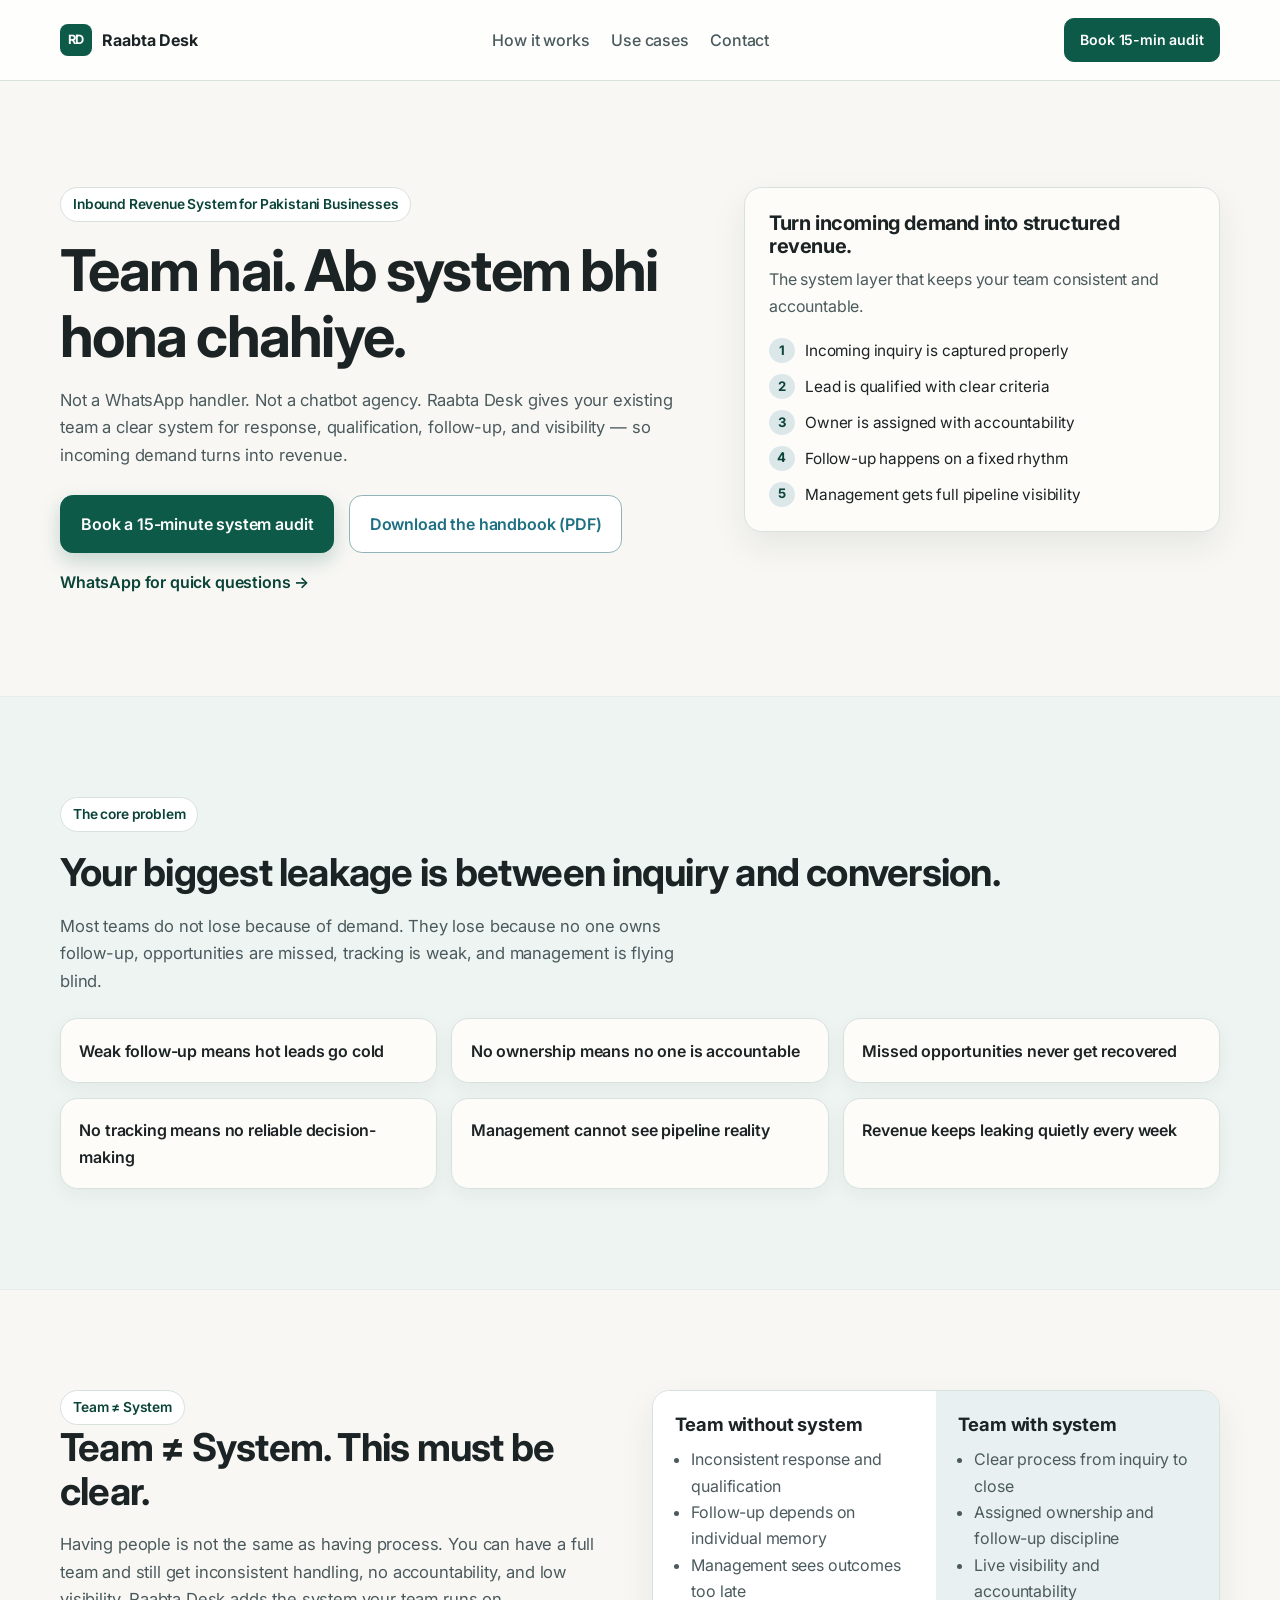
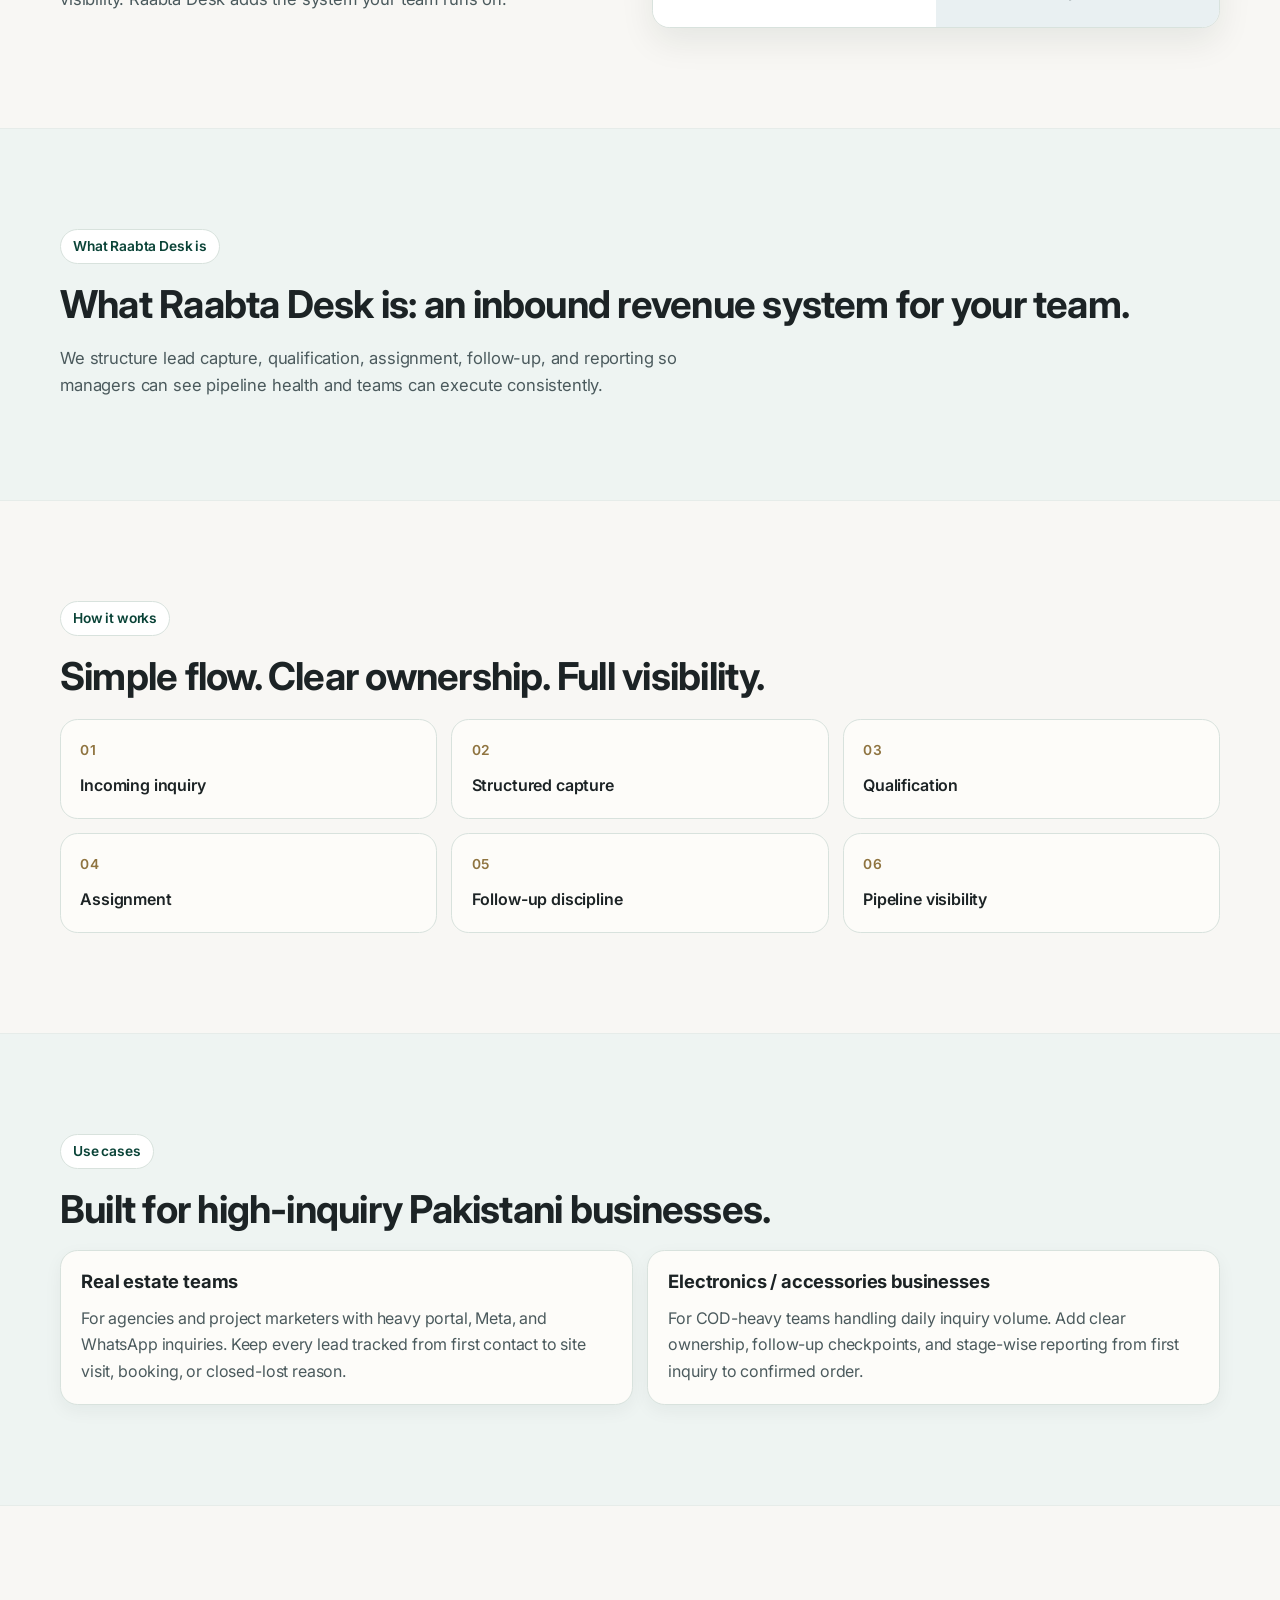
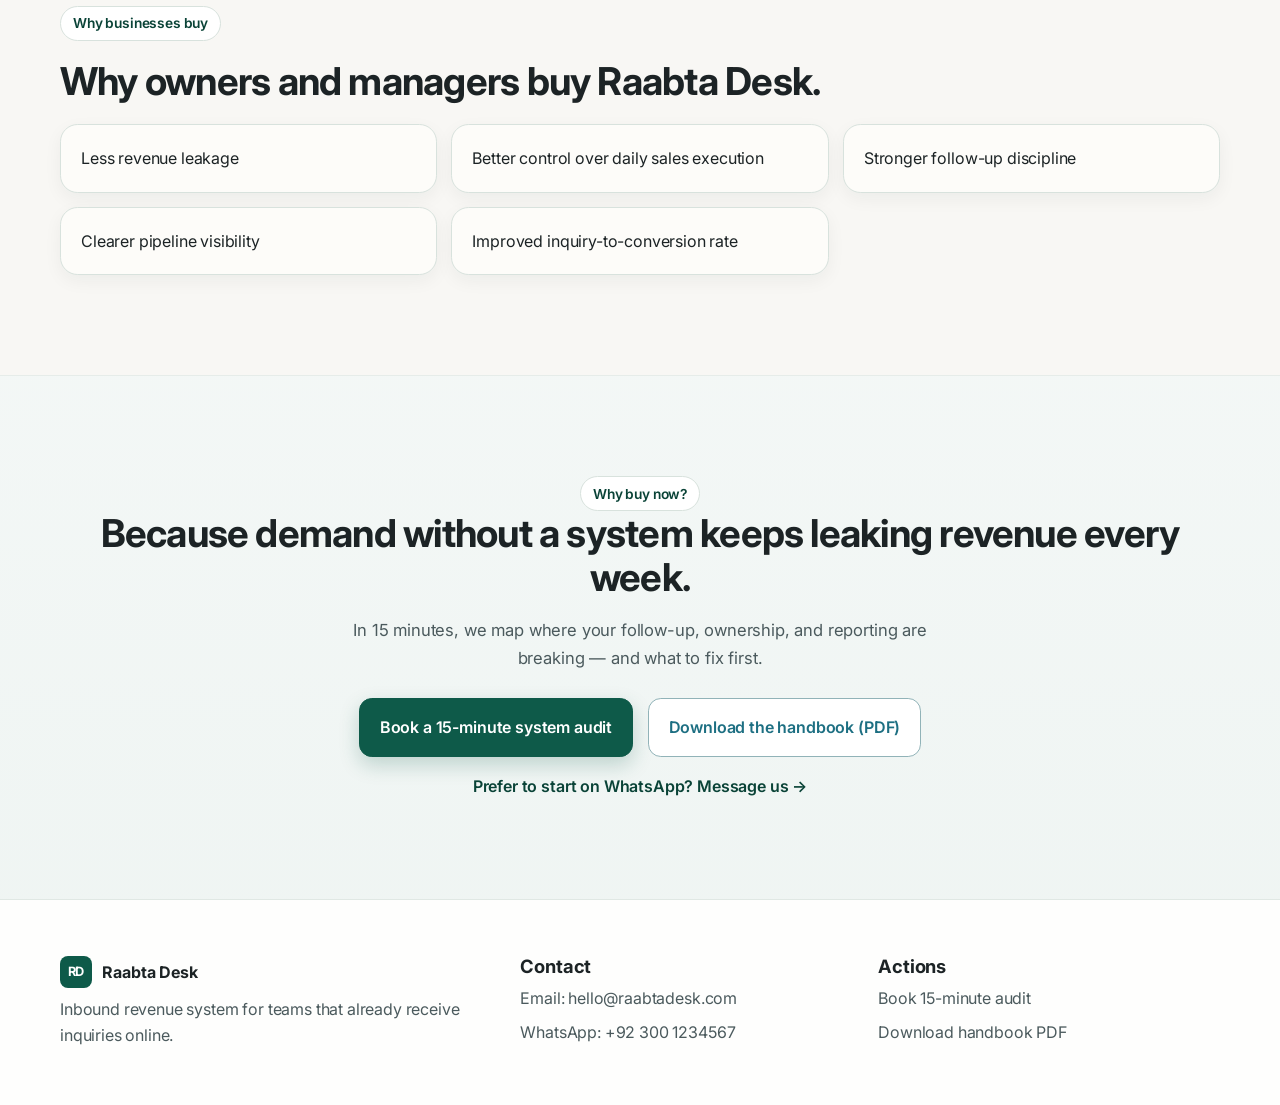
==== index.html @ 0ba4e7a4 "Finalize production-ready links, placeholders, and polish" ====
<!doctype html>
<html lang="en">
  <head>
    <meta charset="UTF-8" />
    <meta name="viewport" content="width=device-width, initial-scale=1.0" />
    <title>Raabta Desk — Inbound Revenue System</title>
    <meta
      name="description"
      content="Raabta Desk helps Pakistani businesses turn incoming demand into structured revenue with follow-up discipline, tracking, and visibility."
    />
    <!-- Launch placeholders to replace:
      AUDIT_URL: https://calendly.com/your-team/raabta-desk-system-audit
      HANDBOOK_URL: /assets/raabta-desk-handbook.pdf
      WHATSAPP_URL: https://wa.me/923001234567
      CONTACT_EMAIL: hello@raabtadesk.com
    -->
    <link rel="preconnect" href="https://fonts.googleapis.com" />
    <link rel="preconnect" href="https://fonts.gstatic.com" crossorigin />
    <link
      href="https://fonts.googleapis.com/css2?family=Inter:wght@400;500;600;700;800&display=swap"
      rel="stylesheet"
    />
    <link rel="stylesheet" href="styles.css" />
  </head>
  <body>
    <header class="site-header">
      <div class="container nav-wrap">
        <a class="brand" href="#top" aria-label="Raabta Desk home">
          <span class="brand-mark">RD</span>
          <span>Raabta Desk</span>
        </a>
        <nav class="site-nav" aria-label="Main navigation">
          <a href="#how-it-works">How it works</a>
          <a href="#use-cases">Use cases</a>
          <a href="#contact">Contact</a>
        </nav>
        <a class="btn btn-small" href="#audit">Book 15-min audit</a>
      </div>
    </header>

    <main id="top">
      <section class="hero section">
        <div class="container hero-grid">
          <div>
            <p class="eyebrow">Inbound Revenue System for Pakistani Businesses</p>
            <h1>Team hai. Ab system bhi hona chahiye.</h1>
            <p class="lead">
              Not a WhatsApp handler. Not a chatbot agency. Raabta Desk gives your
              existing team a clear system for response, qualification, follow-up,
              and visibility — so incoming demand turns into revenue.
            </p>
            <div class="cta-row">
              <a class="btn" href="https://calendly.com/your-team/raabta-desk-system-audit" target="_blank" rel="noreferrer">Book a 15-minute system audit</a>
              <a class="btn btn-ghost" href="/assets/raabta-desk-handbook.pdf" target="_blank" rel="noreferrer">Download the handbook (PDF)</a>
            </div>
            <a class="link-cta" href="https://wa.me/923001234567" target="_blank" rel="noreferrer">
              WhatsApp for quick questions →
            </a>
          </div>
          <aside class="flow-card" aria-label="Revenue flow control visual">
            <h2>Turn incoming demand into structured revenue.</h2>
            <p>The system layer that keeps your team consistent and accountable.</p>
            <ol>
              <li><span>1</span> Incoming inquiry is captured properly</li>
              <li><span>2</span> Lead is qualified with clear criteria</li>
              <li><span>3</span> Owner is assigned with accountability</li>
              <li><span>4</span> Follow-up happens on a fixed rhythm</li>
              <li><span>5</span> Management gets full pipeline visibility</li>
            </ol>
          </aside>
        </div>
      </section>

      <section class="section muted">
        <div class="container stack-sm">
          <p class="eyebrow">The core problem</p>
          <h2>Your biggest leakage is between inquiry and conversion.</h2>
          <p class="section-copy">
            Most teams do not lose because of demand. They lose because no one owns
            follow-up, opportunities are missed, tracking is weak, and management is
            flying blind.
          </p>
          <div class="pain-grid">
            <article class="tile">Weak follow-up means hot leads go cold</article>
            <article class="tile">No ownership means no one is accountable</article>
            <article class="tile">Missed opportunities never get recovered</article>
            <article class="tile">No tracking means no reliable decision-making</article>
            <article class="tile">Management cannot see pipeline reality</article>
            <article class="tile">Revenue keeps leaking quietly every week</article>
          </div>
        </div>
      </section>

      <section class="section">
        <div class="container split">
          <div>
            <p class="eyebrow">Team ≠ System</p>
            <h2>Team ≠ System. This must be clear.</h2>
            <p class="section-copy">
              Having people is not the same as having process. You can have a full
              team and still get inconsistent handling, no accountability, and low
              visibility. Raabta Desk adds the system your team runs on.
            </p>
          </div>
          <div class="compare-card">
            <div>
              <h3>Team without system</h3>
              <ul>
                <li>Inconsistent response and qualification</li>
                <li>Follow-up depends on individual memory</li>
                <li>Management sees outcomes too late</li>
              </ul>
            </div>
            <div>
              <h3>Team with system</h3>
              <ul>
                <li>Clear process from inquiry to close</li>
                <li>Assigned ownership and follow-up discipline</li>
                <li>Live visibility and accountability</li>
              </ul>
            </div>
          </div>
        </div>
      </section>

      <section class="section muted">
        <div class="container stack-sm">
          <p class="eyebrow">What Raabta Desk is</p>
          <h2>What Raabta Desk is: an inbound revenue system for your team.</h2>
          <p class="section-copy">
            We structure lead capture, qualification, assignment, follow-up, and
            reporting so managers can see pipeline health and teams can execute
            consistently.
          </p>
        </div>
      </section>

      <section class="section" id="how-it-works">
        <div class="container stack-sm">
          <p class="eyebrow">How it works</p>
          <h2>Simple flow. Clear ownership. Full visibility.</h2>
          <div class="steps-grid">
            <article><span>01</span>Incoming inquiry</article>
            <article><span>02</span>Structured capture</article>
            <article><span>03</span>Qualification</article>
            <article><span>04</span>Assignment</article>
            <article><span>05</span>Follow-up discipline</article>
            <article><span>06</span>Pipeline visibility</article>
          </div>
        </div>
      </section>

      <section class="section muted" id="use-cases">
        <div class="container stack-sm">
          <p class="eyebrow">Use cases</p>
          <h2>Built for high-inquiry Pakistani businesses.</h2>
          <div class="use-case-grid">
            <article class="case-card">
              <h3>Real estate teams</h3>
              <p>
                For agencies and project marketers with heavy portal, Meta, and
                WhatsApp inquiries. Keep every lead tracked from first contact to
                site visit, booking, or closed-lost reason.
              </p>
            </article>
            <article class="case-card">
              <h3>Electronics / accessories businesses</h3>
              <p>
                For COD-heavy teams handling daily inquiry volume. Add clear
                ownership, follow-up checkpoints, and stage-wise reporting from first
                inquiry to confirmed order.
              </p>
            </article>
          </div>
        </div>
      </section>

      <section class="section">
        <div class="container stack-sm">
          <p class="eyebrow">Why businesses buy</p>
          <h2>Why owners and managers buy Raabta Desk.</h2>
          <div class="value-grid">
            <article>Less revenue leakage</article>
            <article>Better control over daily sales execution</article>
            <article>Stronger follow-up discipline</article>
            <article>Clearer pipeline visibility</article>
            <article>Improved inquiry-to-conversion rate</article>
          </div>
        </div>
      </section>

      <section class="section cta-band" id="audit">
        <div class="container cta-center">
          <p class="eyebrow">Why buy now?</p>
          <h2>Because demand without a system keeps leaking revenue every week.</h2>
          <p class="section-copy cta-copy">
            In 15 minutes, we map where your follow-up, ownership, and reporting are
            breaking — and what to fix first.
          </p>
          <div class="cta-row centered">
            <a class="btn" href="https://calendly.com/your-team/raabta-desk-system-audit" target="_blank" rel="noreferrer">Book a 15-minute system audit</a>
            <a class="btn btn-ghost" id="handbook" href="/assets/raabta-desk-handbook.pdf" target="_blank" rel="noreferrer">Download the handbook (PDF)</a>
          </div>
          <a class="link-cta" href="https://wa.me/923001234567" target="_blank" rel="noreferrer">Prefer to start on WhatsApp? Message us →</a>
        </div>
      </section>
    </main>

    <footer id="contact" class="site-footer">
      <div class="container footer-grid">
        <div>
          <a class="brand" href="#top">
            <span class="brand-mark">RD</span>
            <span>Raabta Desk</span>
          </a>
          <p>Inbound revenue system for teams that already receive inquiries online.</p>
        </div>
        <div>
          <h3>Contact</h3>
          <p>Email: <a href="mailto:hello@raabtadesk.com">hello@raabtadesk.com</a></p>
          <p>WhatsApp: <a href="https://wa.me/923001234567" target="_blank" rel="noreferrer">+92 300 1234567</a></p>
        </div>
        <div>
          <h3>Actions</h3>
          <p><a href="https://calendly.com/your-team/raabta-desk-system-audit" target="_blank" rel="noreferrer">Book 15-minute audit</a></p>
          <p><a href="/assets/raabta-desk-handbook.pdf" target="_blank" rel="noreferrer">Download handbook PDF</a></p>
        </div>
      </div>
    </footer>
  </body>
</html>
---- styles.css ----
:root {
  --bg: #f8f7f4;
  --surface: #ffffff;
  --surface-2: #fdfcf9;
  --muted: #eef4f2;
  --border: #d8e2dd;
  --text: #1c2325;
  --subtle: #4b5a5d;
  --brand: #0e5a49;
  --brand-dark: #0a4337;
  --teal: #1d6f82;
  --accent: #8f7440;
  --shadow-soft: 0 14px 34px rgba(14, 37, 31, 0.08);
}

* {
  box-sizing: border-box;
}

body {
  margin: 0;
  font-family: "Inter", system-ui, -apple-system, sans-serif;
  color: var(--text);
  background: var(--bg);
  line-height: 1.65;
  letter-spacing: -0.01em;
}

a {
  color: inherit;
  text-decoration: none;
}

a:focus-visible,
button:focus-visible {
  outline: 2px solid color-mix(in oklab, var(--teal) 70%, white);
  outline-offset: 2px;
}

.container {
  width: min(1160px, calc(100% - 3rem));
  margin-inline: auto;
}

.section {
  padding: 6.25rem 0;
}

.section + .section {
  border-top: 1px solid color-mix(in oklab, var(--border) 65%, white);
}

.site-header {
  position: sticky;
  top: 0;
  background: color-mix(in oklab, var(--surface) 82%, var(--bg));
  backdrop-filter: blur(8px);
  border-bottom: 1px solid var(--border);
  z-index: 10;
}

.nav-wrap {
  min-height: 5rem;
  display: flex;
  align-items: center;
  justify-content: space-between;
  gap: 1rem;
}

.brand {
  display: inline-flex;
  align-items: center;
  gap: 0.65rem;
  font-weight: 700;
}

.brand-mark {
  width: 2rem;
  aspect-ratio: 1;
  border-radius: 0.5rem;
  display: grid;
  place-items: center;
  background: var(--brand);
  color: #fff;
  font-size: 0.8rem;
}

.site-nav {
  display: flex;
  gap: 1.35rem;
  color: var(--subtle);
  font-weight: 500;
}

.site-nav a:hover,
.site-footer a:hover,
.link-cta:hover {
  color: var(--brand);
}

h1,
h2,
h3 {
  line-height: 1.15;
  margin: 0;
}

h1 {
  font-size: clamp(2.2rem, 4.5vw, 4.25rem);
  margin-top: 0.95rem;
  letter-spacing: -0.03em;
}

h2 {
  font-size: clamp(1.85rem, 3vw, 2.8rem);
  letter-spacing: -0.02em;
}

h3 {
  font-size: 1.15rem;
}

p {
  margin: 0;
}

.eyebrow {
  display: inline-block;
  padding: 0.32rem 0.75rem;
  border-radius: 999px;
  border: 1px solid var(--border);
  color: var(--brand-dark);
  background: #fff;
  font-size: 0.86rem;
  font-weight: 600;
}

.lead,
.section-copy {
  max-width: 64ch;
  color: var(--subtle);
  margin-top: 1.1rem;
  font-size: 1.04rem;
}

.hero {
  padding-top: 6.6rem;
  border-top: 0;
}

.hero-grid {
  display: grid;
  grid-template-columns: 1.15fr 0.85fr;
  gap: 2.5rem;
  align-items: start;
}

.cta-row {
  margin-top: 1.6rem;
  display: flex;
  flex-wrap: wrap;
  gap: 0.9rem;
}

.btn {
  background: var(--brand);
  color: #fff;
  padding: 0.95rem 1.25rem;
  border-radius: 0.8rem;
  border: 1px solid var(--brand);
  font-weight: 600;
  box-shadow: 0 8px 20px rgba(14, 90, 73, 0.22);
  transition: background 0.2s ease, border-color 0.2s ease;
}

.btn:hover {
  background: var(--brand-dark);
  border-color: var(--brand-dark);
}

.btn-ghost {
  background: var(--surface);
  color: var(--teal);
  border-color: color-mix(in oklab, var(--teal) 40%, var(--border));
  box-shadow: none;
}

.btn-small {
  padding: 0.58rem 0.96rem;
  border-radius: 0.62rem;
  font-size: 0.88rem;
  box-shadow: none;
}

.link-cta {
  margin-top: 1rem;
  display: inline-block;
  color: var(--brand-dark);
  font-weight: 600;
}

.flow-card,
.compare-card,
.case-card,
.tile,
.steps-grid article,
.value-grid article {
  border: 1px solid var(--border);
  background: var(--surface-2);
  border-radius: 1.1rem;
}

.flow-card {
  padding: 1.5rem;
  box-shadow: var(--shadow-soft);
}

.flow-card h2 {
  font-size: 1.25rem;
}

.flow-card p {
  color: var(--subtle);
  margin-top: 0.55rem;
}

.flow-card ol {
  margin: 1.15rem 0 0;
  padding: 0;
  list-style: none;
  display: grid;
  gap: 0.65rem;
}

.flow-card li {
  display: grid;
  grid-template-columns: auto 1fr;
  align-items: center;
  gap: 0.65rem;
  font-size: 0.96rem;
}

.flow-card li span {
  width: 1.6rem;
  height: 1.6rem;
  border-radius: 50%;
  display: grid;
  place-items: center;
  font-size: 0.82rem;
  font-weight: 700;
  color: var(--brand-dark);
  background: color-mix(in oklab, var(--teal) 16%, white);
}

.muted {
  background: var(--muted);
}

.stack-sm > * + * {
  margin-top: 1.15rem;
}

.pain-grid,
.steps-grid,
.use-case-grid,
.value-grid {
  display: grid;
  gap: 0.9rem;
}

.pain-grid {
  grid-template-columns: repeat(3, minmax(0, 1fr));
  margin-top: 1.45rem;
}

.tile {
  padding: 1.15rem;
  font-weight: 600;
  box-shadow: 0 6px 18px rgba(20, 40, 34, 0.05);
}

.split {
  display: grid;
  grid-template-columns: 1fr 1fr;
  gap: 1.5rem;
  align-items: stretch;
}

.compare-card {
  display: grid;
  grid-template-columns: 1fr 1fr;
  overflow: hidden;
  box-shadow: var(--shadow-soft);
}

.compare-card > div {
  padding: 1.4rem;
}

.compare-card > div:first-child {
  background: #fff;
}

.compare-card > div:last-child {
  background: color-mix(in oklab, var(--teal) 10%, white);
}

.compare-card ul {
  margin: 0.7rem 0 0;
  padding-left: 1rem;
  color: var(--subtle);
}

.steps-grid {
  margin-top: 1.3rem;
  grid-template-columns: repeat(3, minmax(0, 1fr));
}

.steps-grid article {
  padding: 1.2rem;
  font-weight: 600;
  display: grid;
  gap: 0.65rem;
}

.steps-grid span {
  color: var(--accent);
  letter-spacing: 0.05em;
  font-size: 0.86rem;
}

.use-case-grid {
  grid-template-columns: 1fr 1fr;
}

.case-card,
.value-grid article {
  padding: 1.25rem;
  box-shadow: 0 6px 18px rgba(20, 40, 34, 0.05);
}

.case-card p {
  margin-top: 0.8rem;
  color: var(--subtle);
}

.value-grid {
  grid-template-columns: repeat(3, minmax(0, 1fr));
  margin-top: 1.3rem;
}

.cta-band {
  background: linear-gradient(
    180deg,
    color-mix(in oklab, var(--muted) 70%, white) 0%,
    color-mix(in oklab, var(--muted) 92%, white) 100%
  );
}

.cta-center {
  text-align: center;
}

.cta-copy {
  max-width: 62ch;
  margin-inline: auto;
}

.centered {
  justify-content: center;
}

.site-footer {
  border-top: 1px solid color-mix(in oklab, var(--border) 80%, white);
  padding: 3.5rem 0;
  background: color-mix(in oklab, var(--surface) 85%, var(--bg));
}

.footer-grid {
  display: grid;
  grid-template-columns: 1.3fr 1fr 1fr;
  gap: 1rem;
}

.footer-grid p {
  color: var(--subtle);
  margin-top: 0.5rem;
}

@media (max-width: 980px) {
  .hero-grid,
  .split,
  .pain-grid,
  .steps-grid,
  .use-case-grid,
  .value-grid,
  .footer-grid {
    grid-template-columns: 1fr 1fr;
  }

  .site-nav {
    display: none;
  }
}

@media (max-width: 700px) {
  .section {
    padding: 4.25rem 0;
  }

  .hero-grid,
  .split,
  .pain-grid,
  .steps-grid,
  .use-case-grid,
  .value-grid,
  .footer-grid,
  .compare-card {
    grid-template-columns: 1fr;
  }

  .container {
    width: min(1120px, calc(100% - 1.3rem));
  }

  .cta-row .btn {
    width: 100%;
    text-align: center;
  }
}
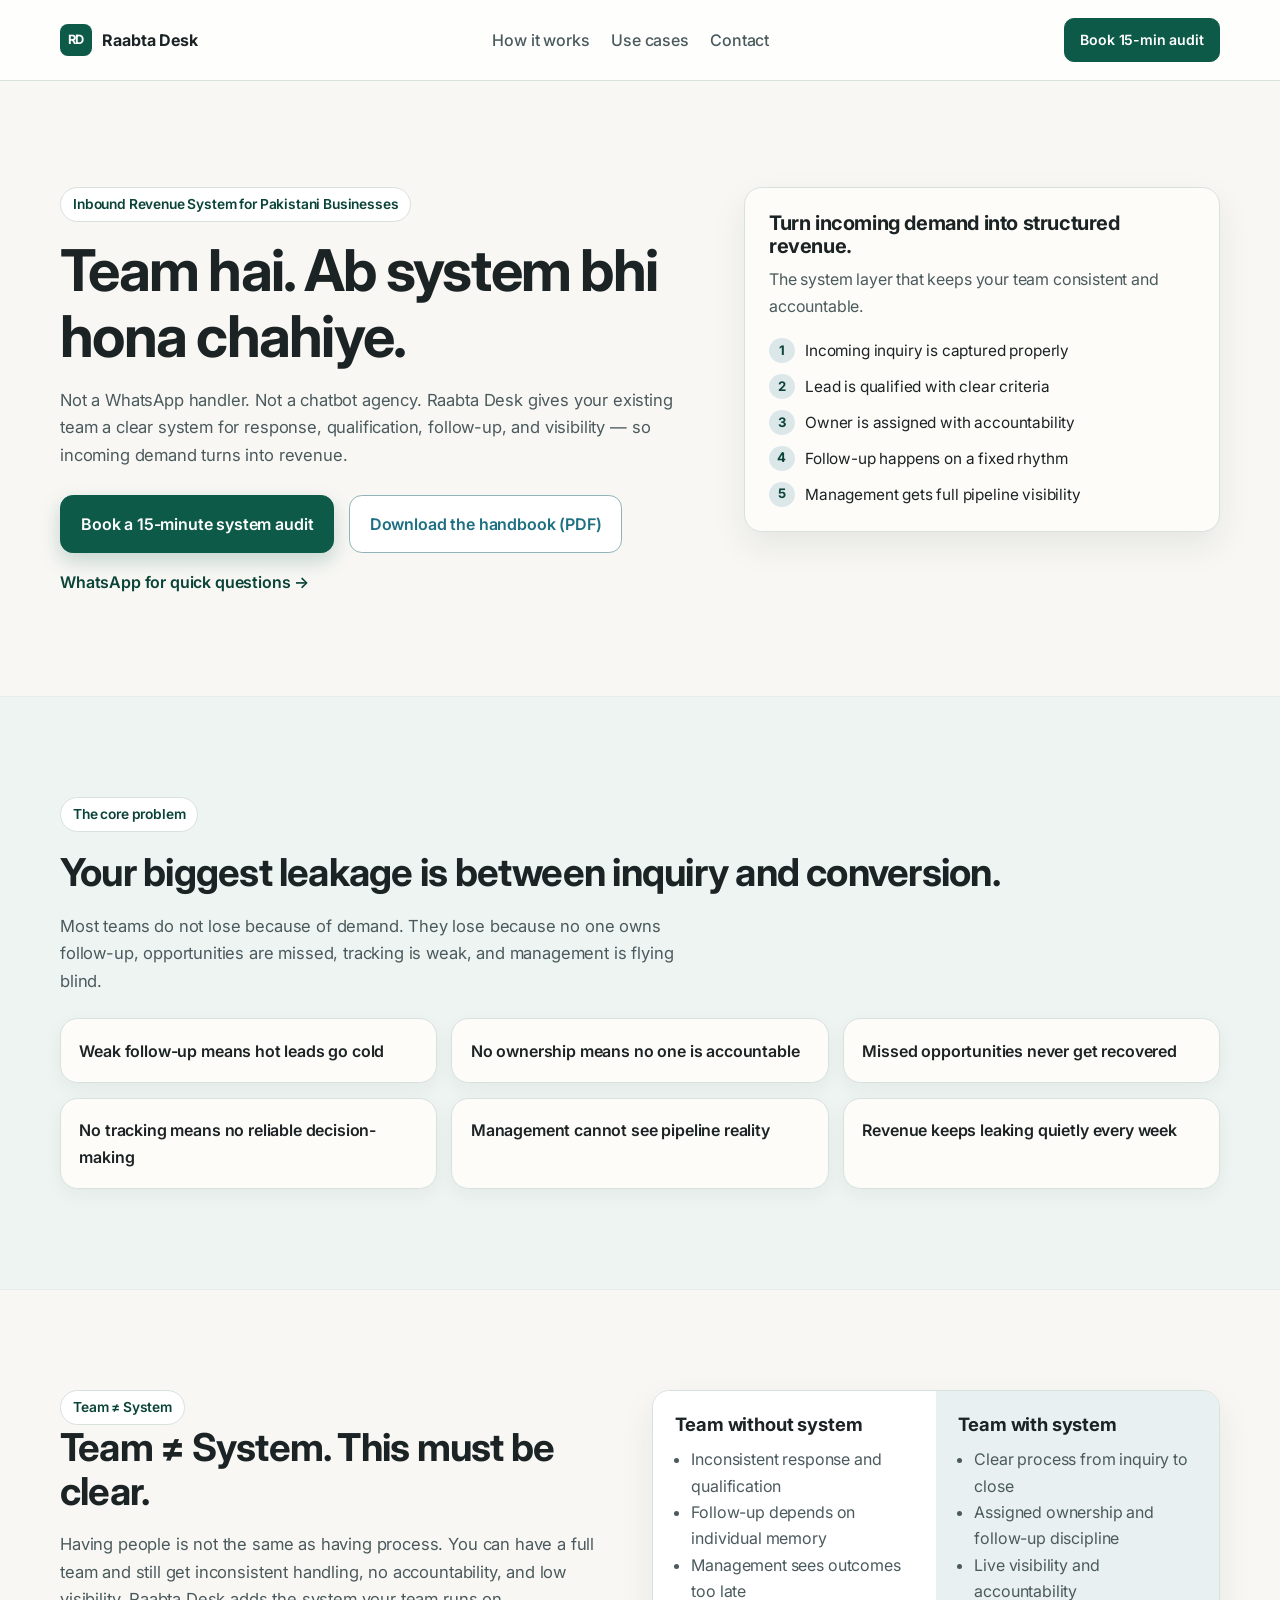
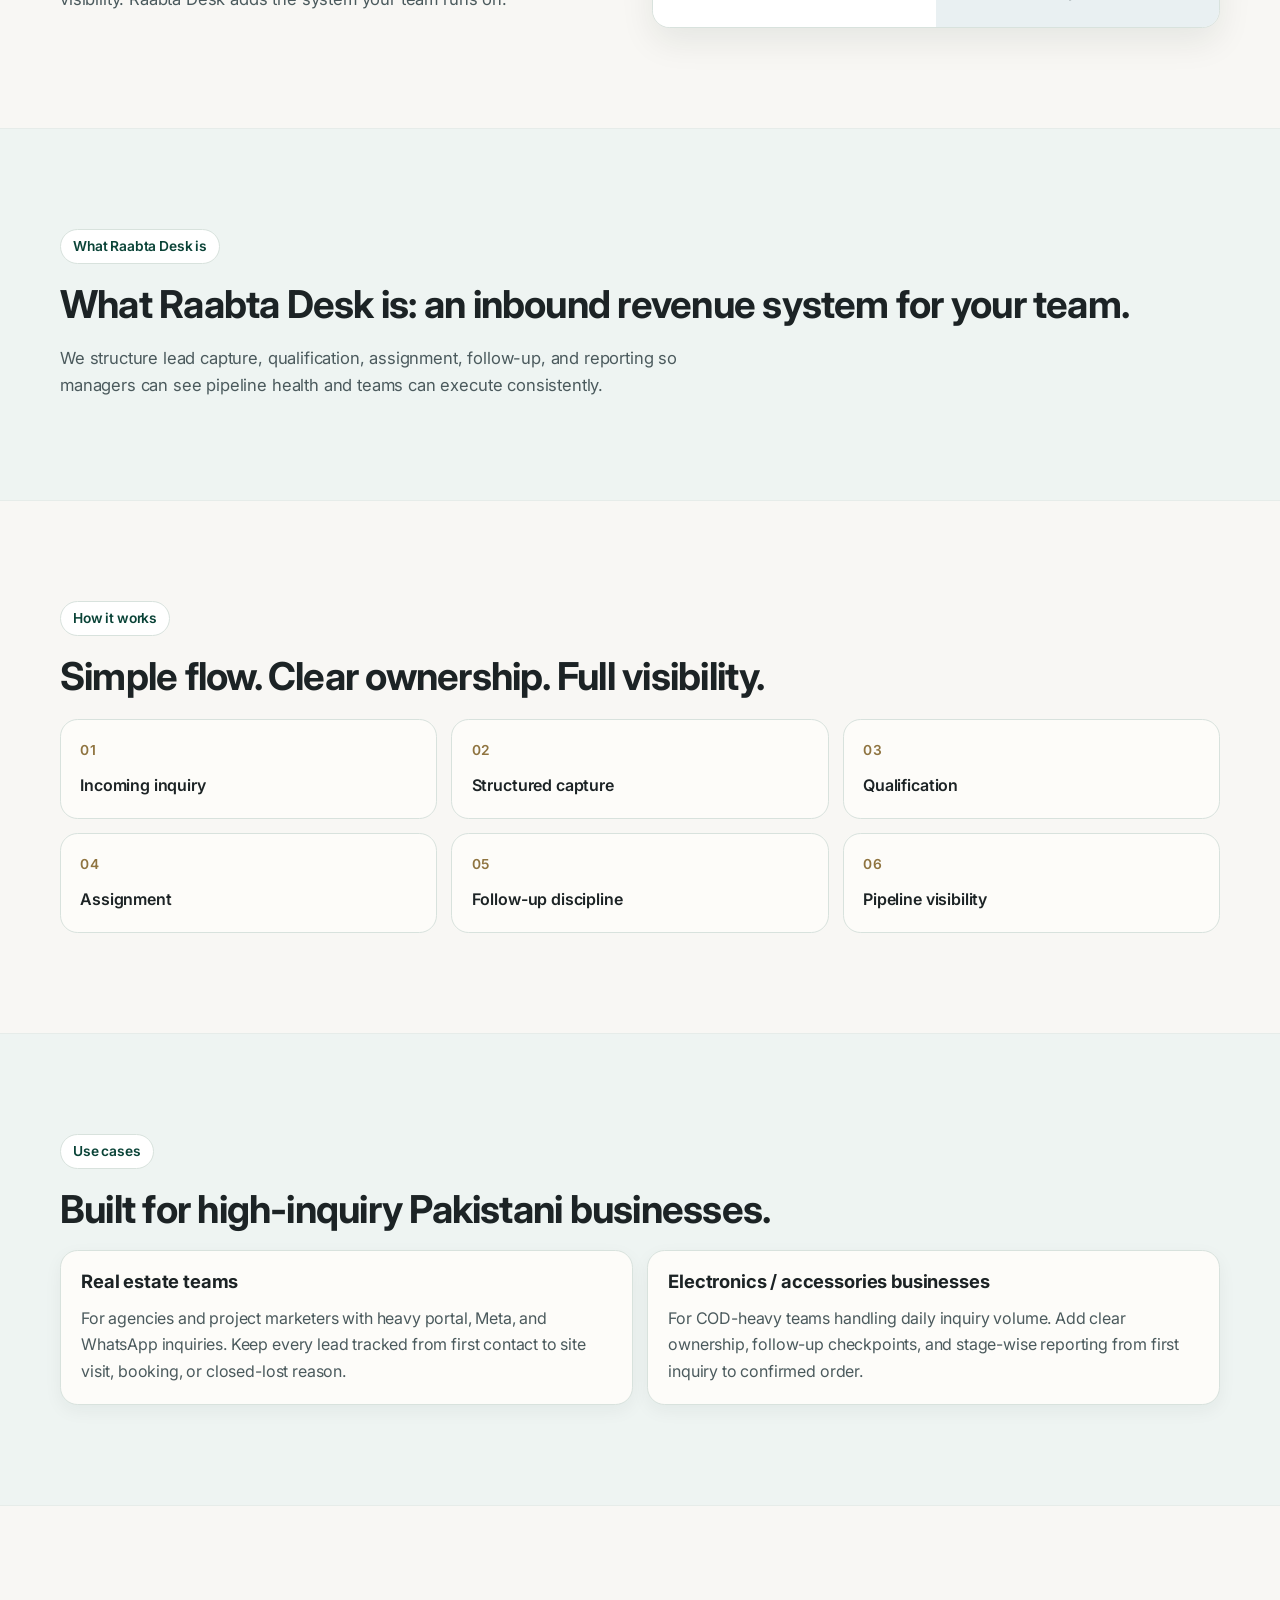
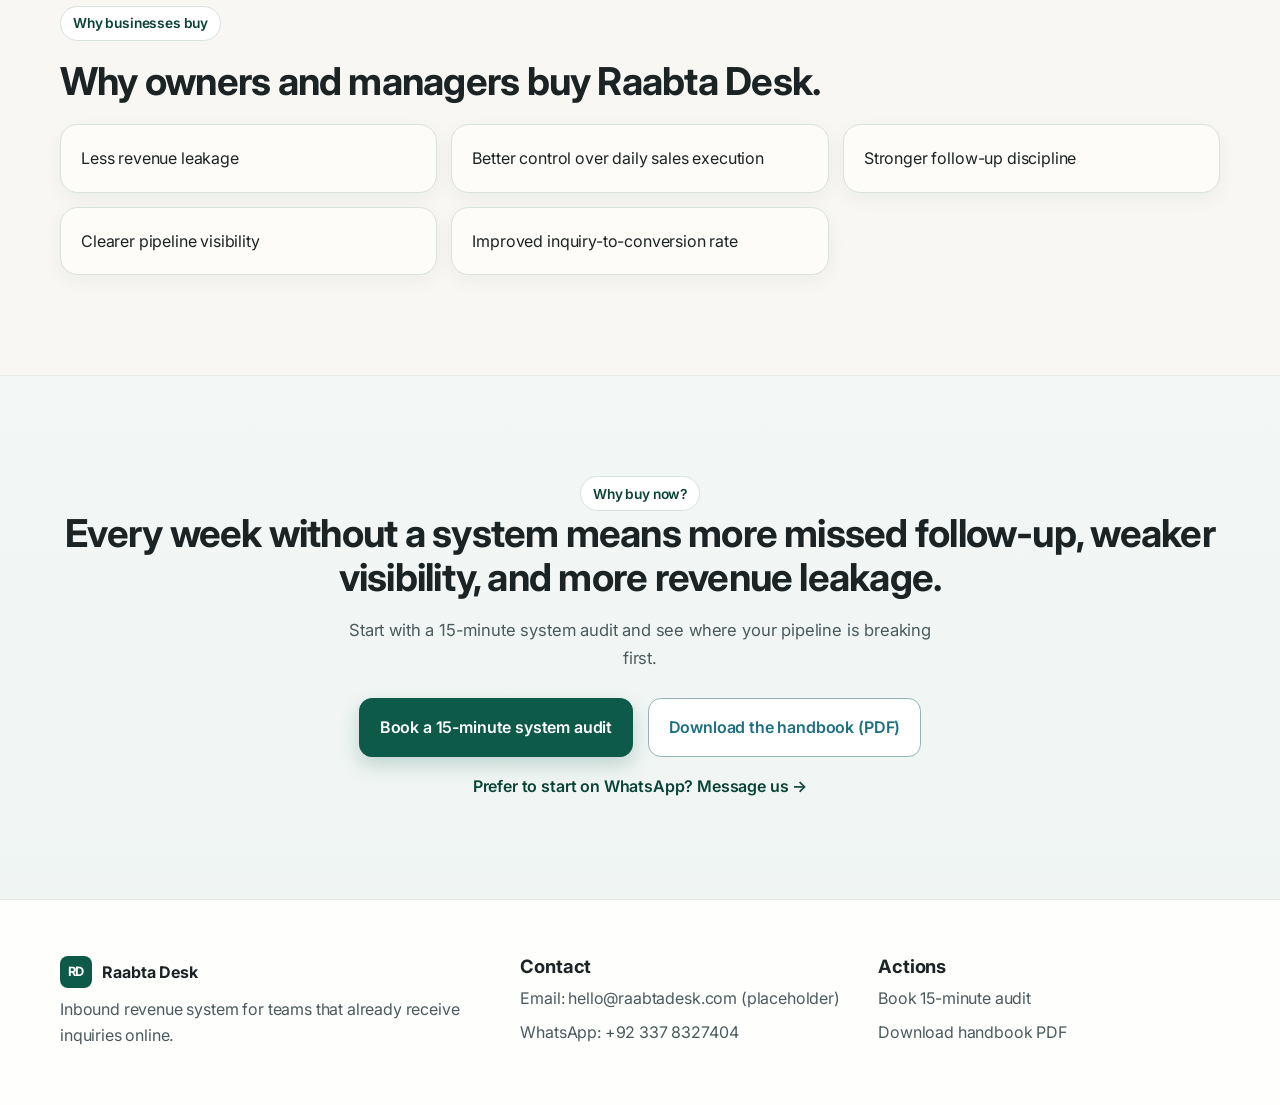
==== commit a9da9d16: "Wire real WhatsApp audit CTA and handbook asset path" ====
--- a/index.html
+++ b/index.html
@@ -9,10 +9,8 @@
       content="Raabta Desk helps Pakistani businesses turn incoming demand into structured revenue with follow-up discipline, tracking, and visibility."
     />
     <!-- Launch placeholders to replace:
-      AUDIT_URL: https://calendly.com/your-team/raabta-desk-system-audit
       HANDBOOK_URL: /assets/raabta-desk-handbook.pdf
-      WHATSAPP_URL: https://wa.me/923001234567
-      CONTACT_EMAIL: hello@raabtadesk.com
+      CONTACT_EMAIL: hello@raabtadesk.com (placeholder only)
     -->
     <link rel="preconnect" href="https://fonts.googleapis.com" />
     <link rel="preconnect" href="https://fonts.gstatic.com" crossorigin />
@@ -34,7 +32,7 @@
           <a href="#use-cases">Use cases</a>
           <a href="#contact">Contact</a>
         </nav>
-        <a class="btn btn-small" href="#audit">Book 15-min audit</a>
+        <a class="btn btn-small" href="https://wa.me/923378327404?text=Salam%2C%20I%20came%20across%20Raabta%20Desk%20and%20want%20to%20book%20a%2015-minute%20system%20audit%20for%20my%20business." target="_blank" rel="noreferrer">Book 15-min audit</a>
       </div>
     </header>
 
@@ -50,10 +48,10 @@
               and visibility — so incoming demand turns into revenue.
             </p>
             <div class="cta-row">
-              <a class="btn" href="https://calendly.com/your-team/raabta-desk-system-audit" target="_blank" rel="noreferrer">Book a 15-minute system audit</a>
+              <a class="btn" href="https://wa.me/923378327404?text=Salam%2C%20I%20came%20across%20Raabta%20Desk%20and%20want%20to%20book%20a%2015-minute%20system%20audit%20for%20my%20business." target="_blank" rel="noreferrer">Book a 15-minute system audit</a>
               <a class="btn btn-ghost" href="/assets/raabta-desk-handbook.pdf" target="_blank" rel="noreferrer">Download the handbook (PDF)</a>
             </div>
-            <a class="link-cta" href="https://wa.me/923001234567" target="_blank" rel="noreferrer">
+            <a class="link-cta" href="https://wa.me/923378327404" target="_blank" rel="noreferrer">
               WhatsApp for quick questions →
             </a>
           </div>
@@ -192,16 +190,16 @@
       <section class="section cta-band" id="audit">
         <div class="container cta-center">
           <p class="eyebrow">Why buy now?</p>
-          <h2>Because demand without a system keeps leaking revenue every week.</h2>
+          <h2>Every week without a system means more missed follow-up, weaker visibility, and more revenue leakage.</h2>
           <p class="section-copy cta-copy">
-            In 15 minutes, we map where your follow-up, ownership, and reporting are
-            breaking — and what to fix first.
+            Start with a 15-minute system audit and see where your pipeline is
+            breaking first.
           </p>
           <div class="cta-row centered">
-            <a class="btn" href="https://calendly.com/your-team/raabta-desk-system-audit" target="_blank" rel="noreferrer">Book a 15-minute system audit</a>
+            <a class="btn" href="https://wa.me/923378327404?text=Salam%2C%20I%20came%20across%20Raabta%20Desk%20and%20want%20to%20book%20a%2015-minute%20system%20audit%20for%20my%20business." target="_blank" rel="noreferrer">Book a 15-minute system audit</a>
             <a class="btn btn-ghost" id="handbook" href="/assets/raabta-desk-handbook.pdf" target="_blank" rel="noreferrer">Download the handbook (PDF)</a>
           </div>
-          <a class="link-cta" href="https://wa.me/923001234567" target="_blank" rel="noreferrer">Prefer to start on WhatsApp? Message us →</a>
+          <a class="link-cta" href="https://wa.me/923378327404" target="_blank" rel="noreferrer">Prefer to start on WhatsApp? Message us →</a>
         </div>
       </section>
     </main>
@@ -217,12 +215,12 @@
         </div>
         <div>
           <h3>Contact</h3>
-          <p>Email: <a href="mailto:hello@raabtadesk.com">hello@raabtadesk.com</a></p>
-          <p>WhatsApp: <a href="https://wa.me/923001234567" target="_blank" rel="noreferrer">+92 300 1234567</a></p>
+          <p>Email: <a href="mailto:hello@raabtadesk.com">hello@raabtadesk.com</a> (placeholder)</p>
+          <p>WhatsApp: <a href="https://wa.me/923378327404" target="_blank" rel="noreferrer">+92 337 8327404</a></p>
         </div>
         <div>
           <h3>Actions</h3>
-          <p><a href="https://calendly.com/your-team/raabta-desk-system-audit" target="_blank" rel="noreferrer">Book 15-minute audit</a></p>
+          <p><a href="https://wa.me/923378327404?text=Salam%2C%20I%20came%20across%20Raabta%20Desk%20and%20want%20to%20book%20a%2015-minute%20system%20audit%20for%20my%20business." target="_blank" rel="noreferrer">Book 15-minute audit</a></p>
           <p><a href="/assets/raabta-desk-handbook.pdf" target="_blank" rel="noreferrer">Download handbook PDF</a></p>
         </div>
       </div>
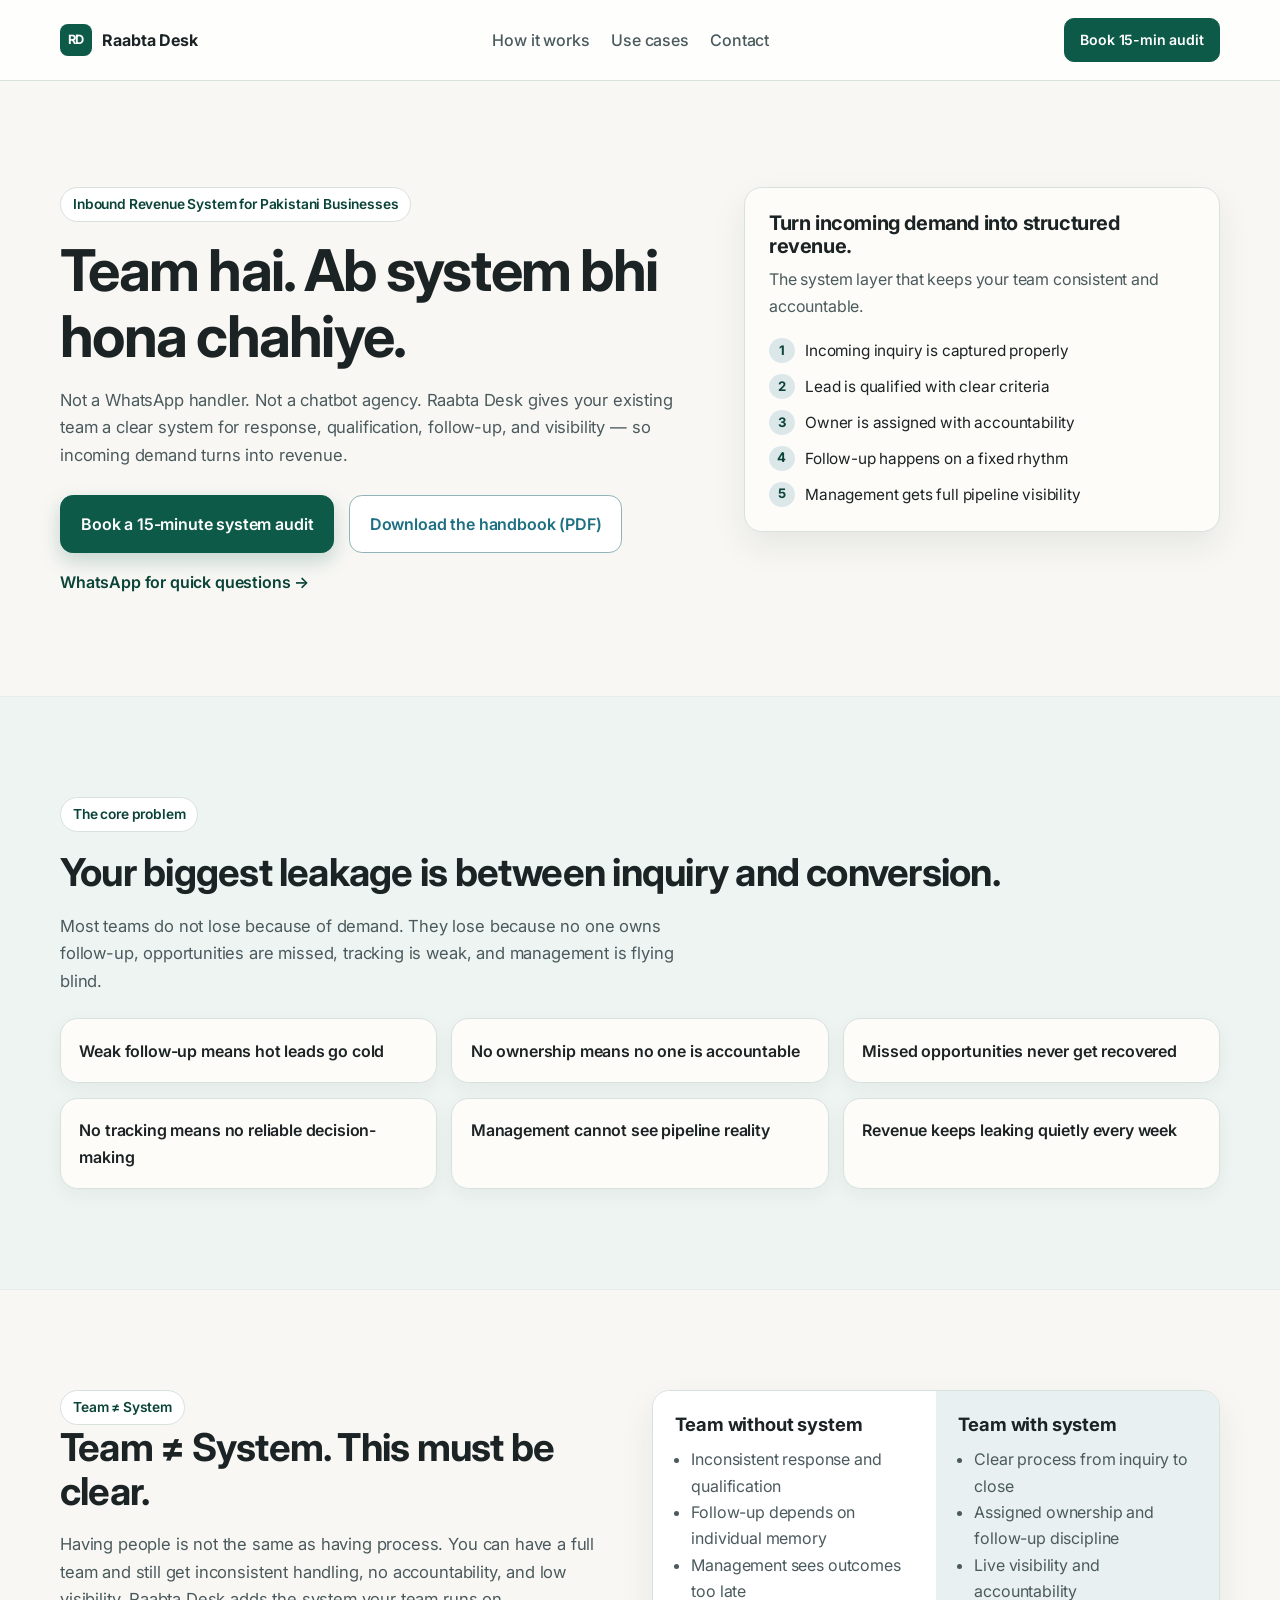
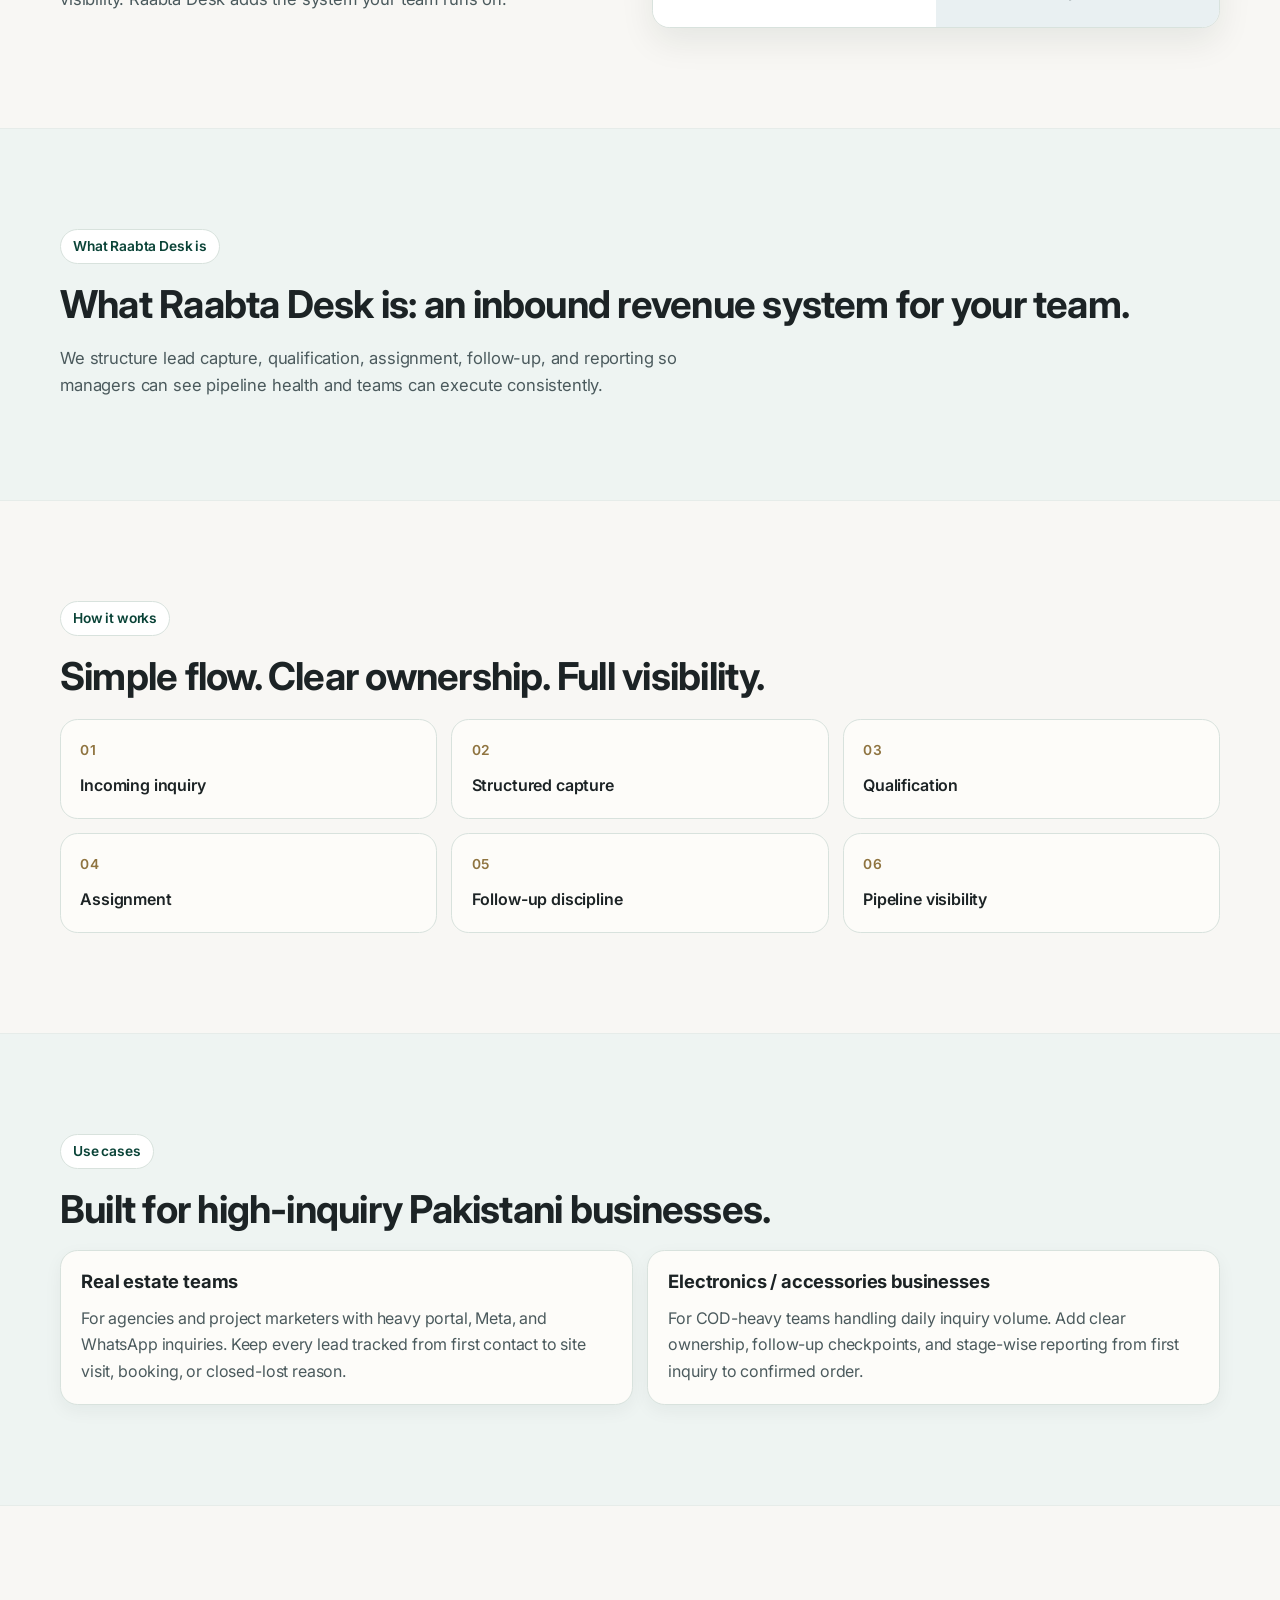
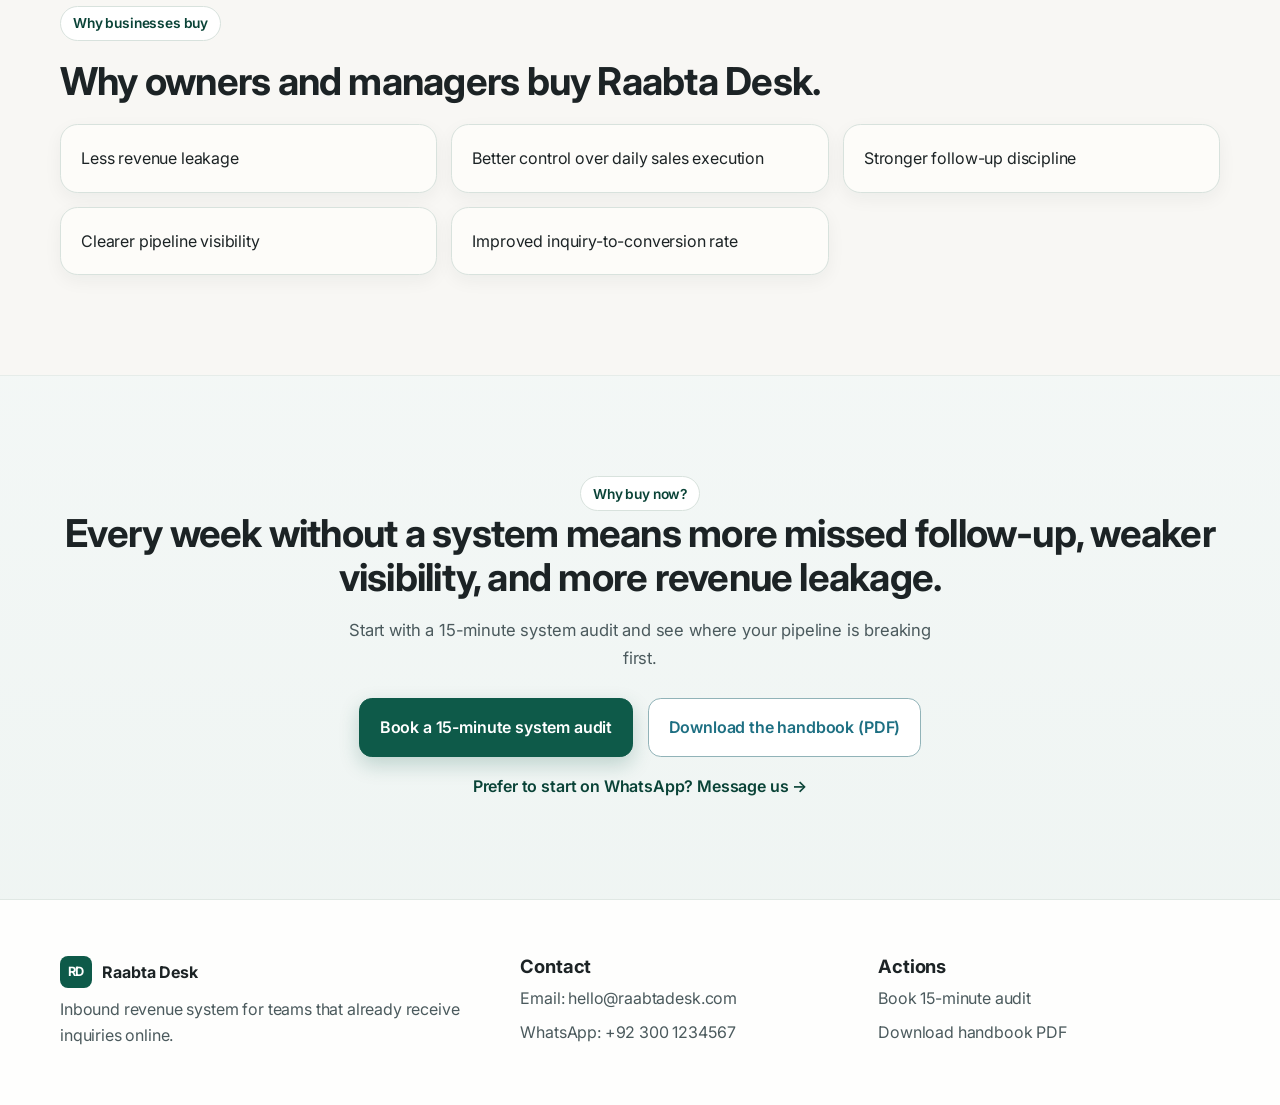
==== commit f8eea971: "Merge branch 'main' into codex/transform-cruip-template-for-raabta-desk-fdn8vm" ====
--- a/index.html
+++ b/index.html
@@ -9,8 +9,10 @@
       content="Raabta Desk helps Pakistani businesses turn incoming demand into structured revenue with follow-up discipline, tracking, and visibility."
     />
     <!-- Launch placeholders to replace:
+      AUDIT_URL: https://calendly.com/your-team/raabta-desk-system-audit
       HANDBOOK_URL: /assets/raabta-desk-handbook.pdf
-      CONTACT_EMAIL: hello@raabtadesk.com (placeholder only)
+      WHATSAPP_URL: https://wa.me/923001234567
+      CONTACT_EMAIL: hello@raabtadesk.com
     -->
     <link rel="preconnect" href="https://fonts.googleapis.com" />
     <link rel="preconnect" href="https://fonts.gstatic.com" crossorigin />
@@ -48,10 +50,10 @@
               and visibility — so incoming demand turns into revenue.
             </p>
             <div class="cta-row">
-              <a class="btn" href="https://wa.me/923378327404?text=Salam%2C%20I%20came%20across%20Raabta%20Desk%20and%20want%20to%20book%20a%2015-minute%20system%20audit%20for%20my%20business." target="_blank" rel="noreferrer">Book a 15-minute system audit</a>
+              <a class="btn" href="https://calendly.com/your-team/raabta-desk-system-audit" target="_blank" rel="noreferrer">Book a 15-minute system audit</a>
               <a class="btn btn-ghost" href="/assets/raabta-desk-handbook.pdf" target="_blank" rel="noreferrer">Download the handbook (PDF)</a>
             </div>
-            <a class="link-cta" href="https://wa.me/923378327404" target="_blank" rel="noreferrer">
+            <a class="link-cta" href="https://wa.me/923001234567" target="_blank" rel="noreferrer">
               WhatsApp for quick questions →
             </a>
           </div>
@@ -215,12 +217,12 @@
         </div>
         <div>
           <h3>Contact</h3>
-          <p>Email: <a href="mailto:hello@raabtadesk.com">hello@raabtadesk.com</a> (placeholder)</p>
-          <p>WhatsApp: <a href="https://wa.me/923378327404" target="_blank" rel="noreferrer">+92 337 8327404</a></p>
+          <p>Email: <a href="mailto:hello@raabtadesk.com">hello@raabtadesk.com</a></p>
+          <p>WhatsApp: <a href="https://wa.me/923001234567" target="_blank" rel="noreferrer">+92 300 1234567</a></p>
         </div>
         <div>
           <h3>Actions</h3>
-          <p><a href="https://wa.me/923378327404?text=Salam%2C%20I%20came%20across%20Raabta%20Desk%20and%20want%20to%20book%20a%2015-minute%20system%20audit%20for%20my%20business." target="_blank" rel="noreferrer">Book 15-minute audit</a></p>
+          <p><a href="https://calendly.com/your-team/raabta-desk-system-audit" target="_blank" rel="noreferrer">Book 15-minute audit</a></p>
           <p><a href="/assets/raabta-desk-handbook.pdf" target="_blank" rel="noreferrer">Download handbook PDF</a></p>
         </div>
       </div>
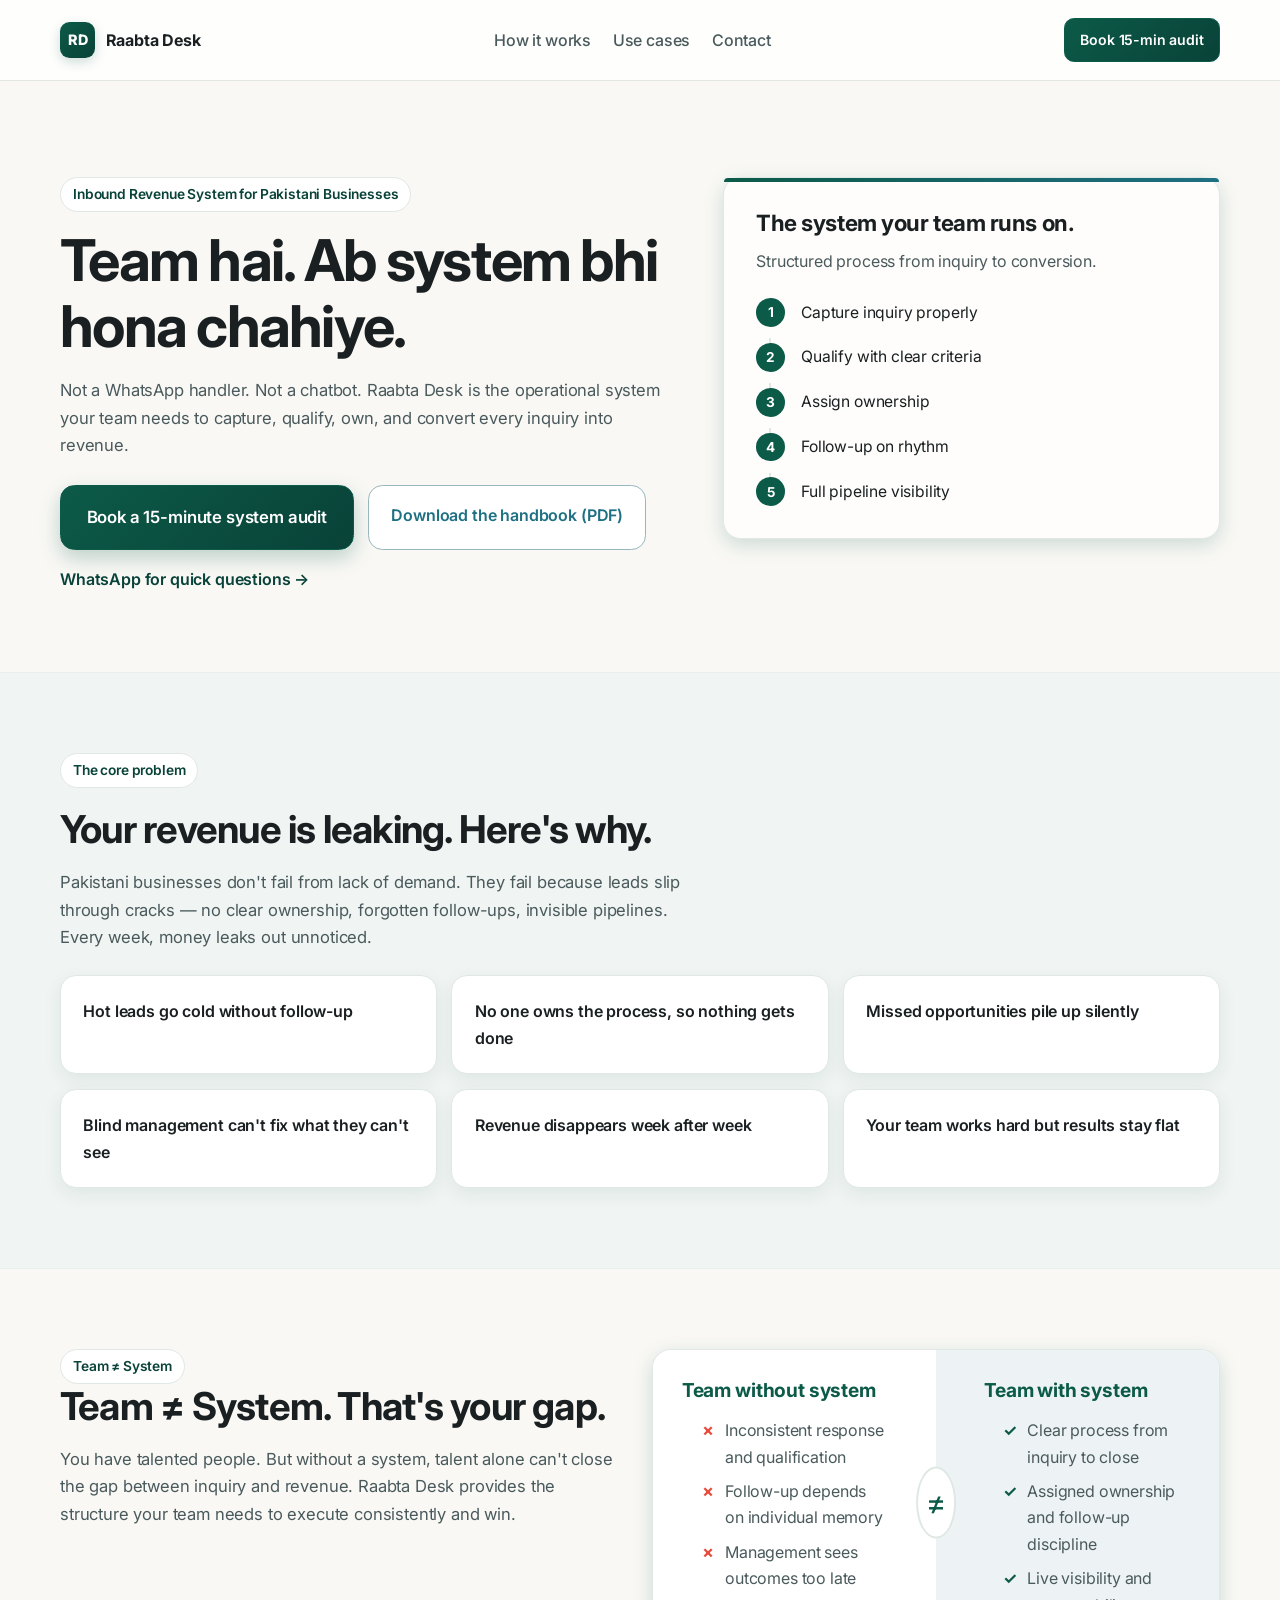
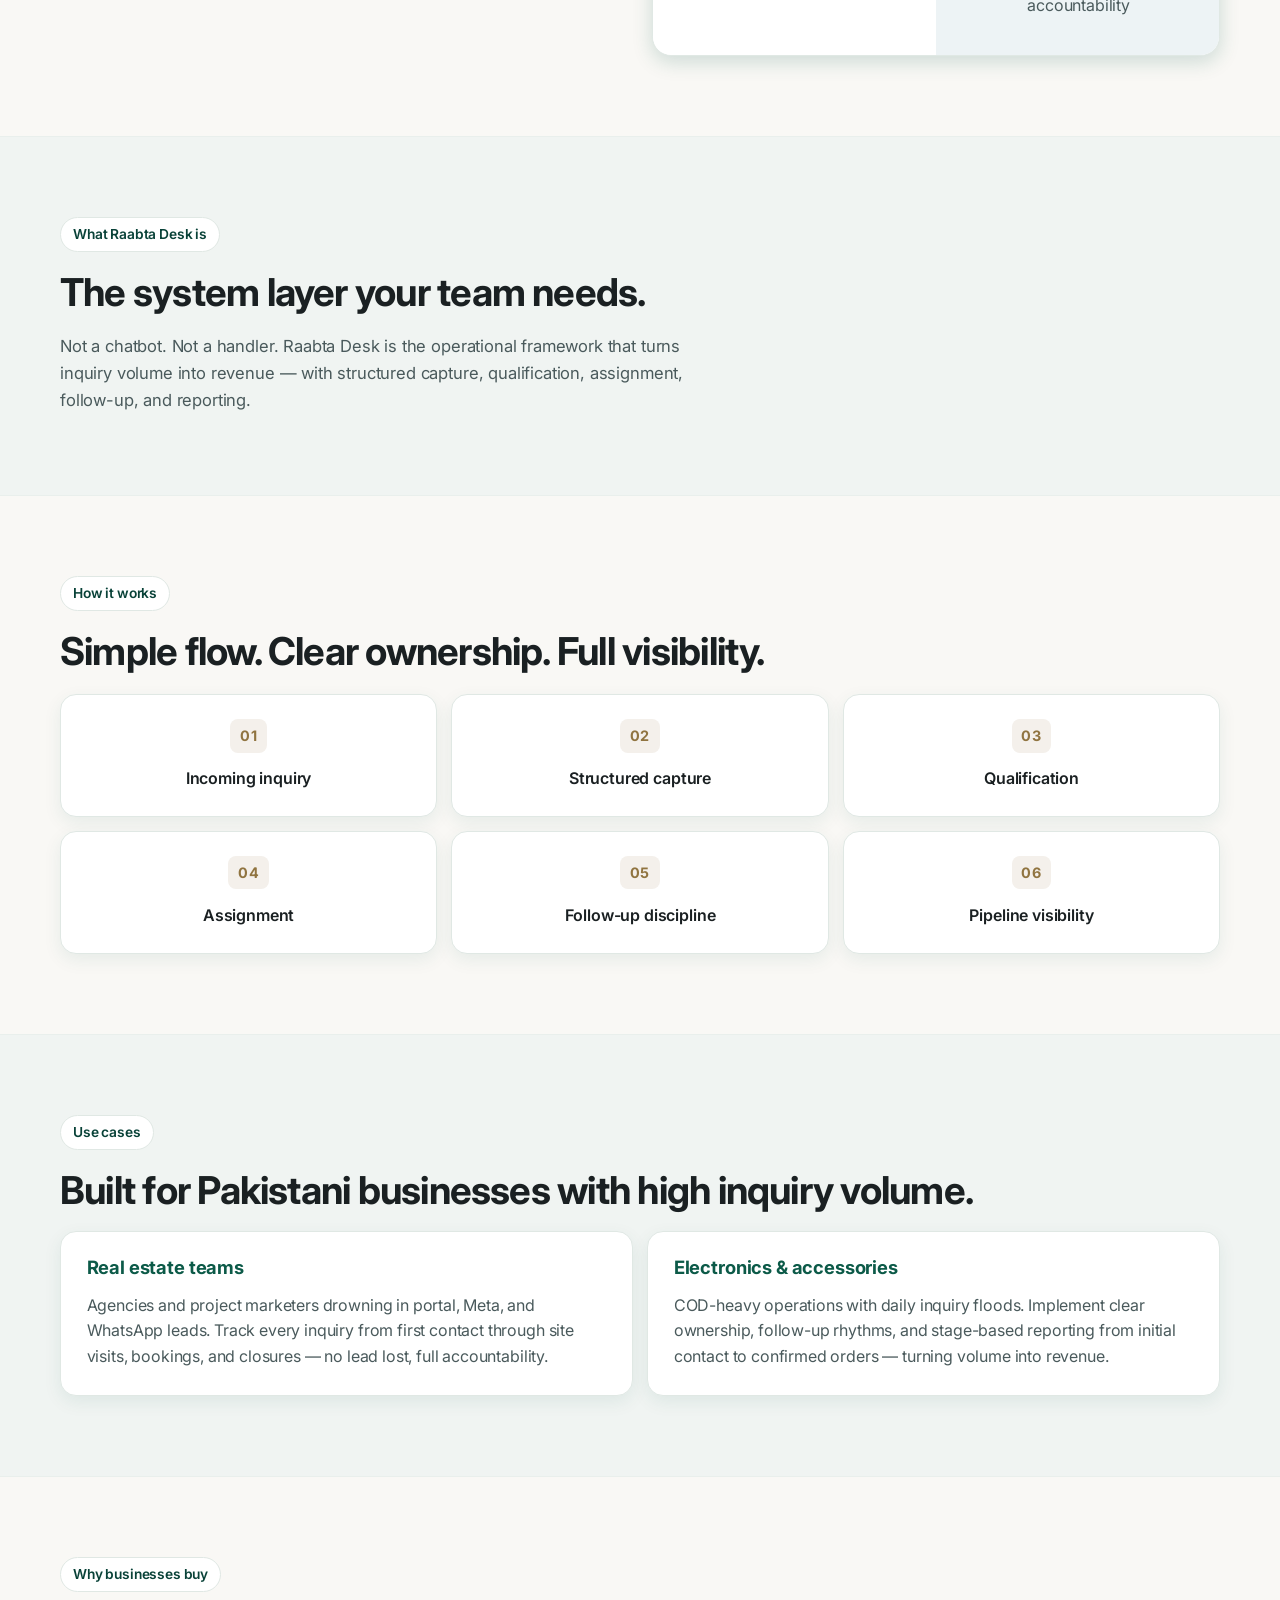
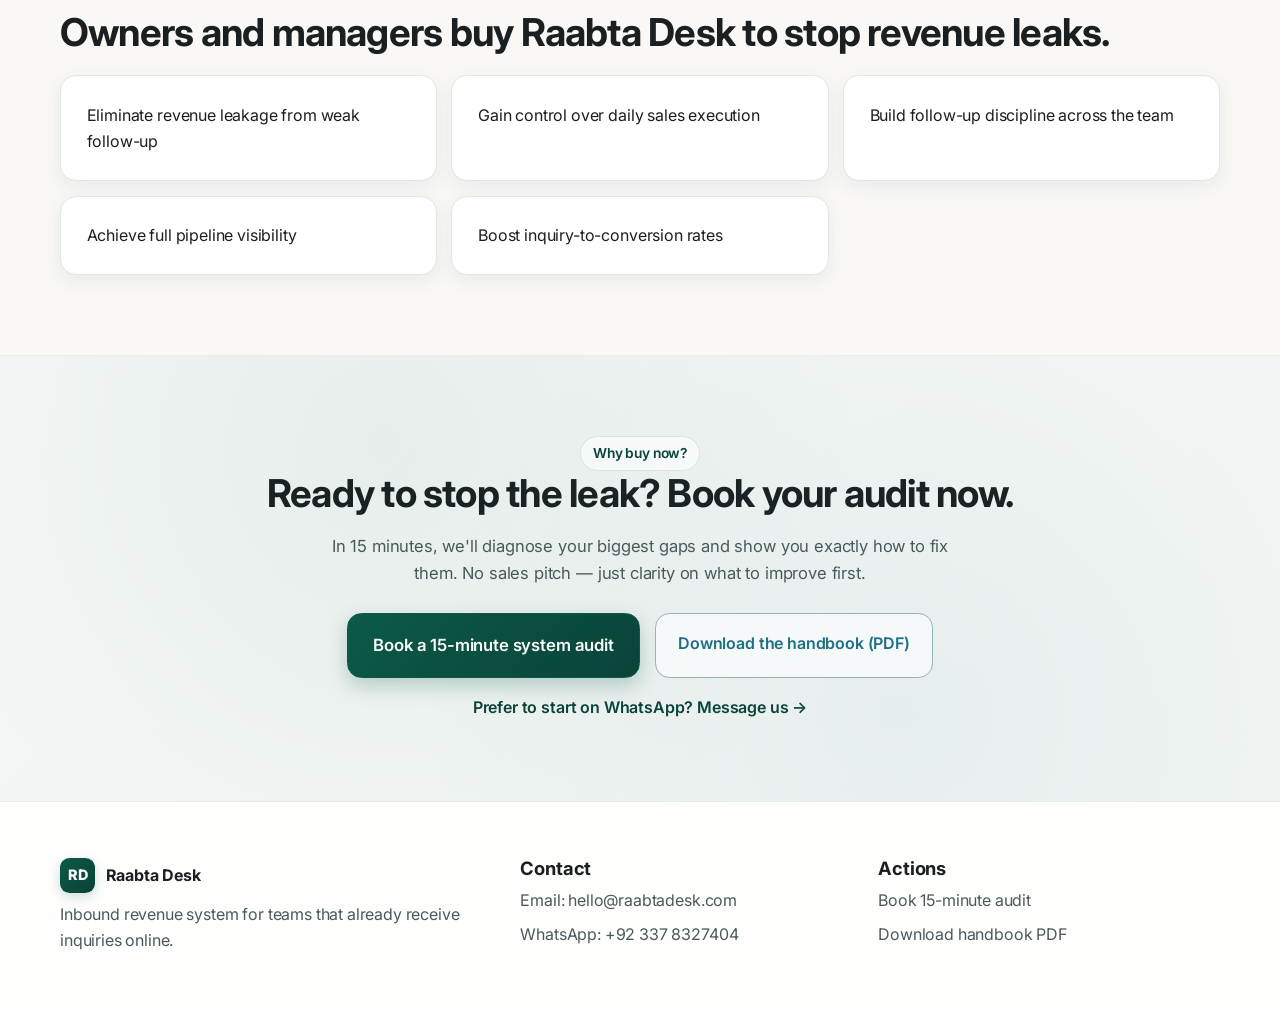
==== commit cb1bb898: "Redesign landing page for premium B2B feel: updated hero, copy, styles, and added copilot instructio" ====
--- a/index.html
+++ b/index.html
@@ -9,9 +9,9 @@
       content="Raabta Desk helps Pakistani businesses turn incoming demand into structured revenue with follow-up discipline, tracking, and visibility."
     />
     <!-- Launch placeholders to replace:
-      AUDIT_URL: https://calendly.com/your-team/raabta-desk-system-audit
+      AUDIT_URL: https://wa.me/923378327404?text=Salam%2C%20I%20came%20across%20Raabta%20Desk%20and%20want%20to%20book%20a%2015-minute%20system%20audit%20for%20my%20business.
       HANDBOOK_URL: /assets/raabta-desk-handbook.pdf
-      WHATSAPP_URL: https://wa.me/923001234567
+      WHATSAPP_URL: https://wa.me/923378327404
       CONTACT_EMAIL: hello@raabtadesk.com
     -->
     <link rel="preconnect" href="https://fonts.googleapis.com" />
@@ -34,7 +34,7 @@
           <a href="#use-cases">Use cases</a>
           <a href="#contact">Contact</a>
         </nav>
-        <a class="btn btn-small" href="https://wa.me/923378327404?text=Salam%2C%20I%20came%20across%20Raabta%20Desk%20and%20want%20to%20book%20a%2015-minute%20system%20audit%20for%20my%20business." target="_blank" rel="noreferrer">Book 15-min audit</a>
+        <a class="btn btn-small" href="#audit">Book 15-min audit</a>
       </div>
     </header>
 
@@ -45,27 +45,25 @@
             <p class="eyebrow">Inbound Revenue System for Pakistani Businesses</p>
             <h1>Team hai. Ab system bhi hona chahiye.</h1>
             <p class="lead">
-              Not a WhatsApp handler. Not a chatbot agency. Raabta Desk gives your
-              existing team a clear system for response, qualification, follow-up,
-              and visibility — so incoming demand turns into revenue.
+              Not a WhatsApp handler. Not a chatbot. Raabta Desk is the operational system your team needs to capture, qualify, own, and convert every inquiry into revenue.
             </p>
             <div class="cta-row">
-              <a class="btn" href="https://calendly.com/your-team/raabta-desk-system-audit" target="_blank" rel="noreferrer">Book a 15-minute system audit</a>
+              <a class="btn btn-primary" href="https://wa.me/923378327404?text=Salam%2C%20I%20came%20across%20Raabta%20Desk%20and%20want%20to%20book%20a%2015-minute%20system%20audit%20for%20my%20business." target="_blank" rel="noreferrer">Book a 15-minute system audit</a>
               <a class="btn btn-ghost" href="/assets/raabta-desk-handbook.pdf" target="_blank" rel="noreferrer">Download the handbook (PDF)</a>
             </div>
-            <a class="link-cta" href="https://wa.me/923001234567" target="_blank" rel="noreferrer">
+            <a class="link-cta" href="https://wa.me/923378327404" target="_blank" rel="noreferrer">
               WhatsApp for quick questions →
             </a>
           </div>
           <aside class="flow-card" aria-label="Revenue flow control visual">
-            <h2>Turn incoming demand into structured revenue.</h2>
-            <p>The system layer that keeps your team consistent and accountable.</p>
+            <h2>The system your team runs on.</h2>
+            <p>Structured process from inquiry to conversion.</p>
             <ol>
-              <li><span>1</span> Incoming inquiry is captured properly</li>
-              <li><span>2</span> Lead is qualified with clear criteria</li>
-              <li><span>3</span> Owner is assigned with accountability</li>
-              <li><span>4</span> Follow-up happens on a fixed rhythm</li>
-              <li><span>5</span> Management gets full pipeline visibility</li>
+              <li><span>1</span> Capture inquiry properly</li>
+              <li><span>2</span> Qualify with clear criteria</li>
+              <li><span>3</span> Assign ownership</li>
+              <li><span>4</span> Follow-up on rhythm</li>
+              <li><span>5</span> Full pipeline visibility</li>
             </ol>
           </aside>
         </div>
@@ -74,19 +72,17 @@
       <section class="section muted">
         <div class="container stack-sm">
           <p class="eyebrow">The core problem</p>
-          <h2>Your biggest leakage is between inquiry and conversion.</h2>
+          <h2>Your revenue is leaking. Here's why.</h2>
           <p class="section-copy">
-            Most teams do not lose because of demand. They lose because no one owns
-            follow-up, opportunities are missed, tracking is weak, and management is
-            flying blind.
+            Pakistani businesses don't fail from lack of demand. They fail because leads slip through cracks — no clear ownership, forgotten follow-ups, invisible pipelines. Every week, money leaks out unnoticed.
           </p>
           <div class="pain-grid">
-            <article class="tile">Weak follow-up means hot leads go cold</article>
-            <article class="tile">No ownership means no one is accountable</article>
-            <article class="tile">Missed opportunities never get recovered</article>
-            <article class="tile">No tracking means no reliable decision-making</article>
-            <article class="tile">Management cannot see pipeline reality</article>
-            <article class="tile">Revenue keeps leaking quietly every week</article>
+            <article class="tile">Hot leads go cold without follow-up</article>
+            <article class="tile">No one owns the process, so nothing gets done</article>
+            <article class="tile">Missed opportunities pile up silently</article>
+            <article class="tile">Blind management can't fix what they can't see</article>
+            <article class="tile">Revenue disappears week after week</article>
+            <article class="tile">Your team works hard but results stay flat</article>
           </div>
         </div>
       </section>
@@ -95,11 +91,9 @@
         <div class="container split">
           <div>
             <p class="eyebrow">Team ≠ System</p>
-            <h2>Team ≠ System. This must be clear.</h2>
+            <h2>Team ≠ System. That's your gap.</h2>
             <p class="section-copy">
-              Having people is not the same as having process. You can have a full
-              team and still get inconsistent handling, no accountability, and low
-              visibility. Raabta Desk adds the system your team runs on.
+              You have talented people. But without a system, talent alone can't close the gap between inquiry and revenue. Raabta Desk provides the structure your team needs to execute consistently and win.
             </p>
           </div>
           <div class="compare-card">
@@ -126,11 +120,9 @@
       <section class="section muted">
         <div class="container stack-sm">
           <p class="eyebrow">What Raabta Desk is</p>
-          <h2>What Raabta Desk is: an inbound revenue system for your team.</h2>
+          <h2>The system layer your team needs.</h2>
           <p class="section-copy">
-            We structure lead capture, qualification, assignment, follow-up, and
-            reporting so managers can see pipeline health and teams can execute
-            consistently.
+            Not a chatbot. Not a handler. Raabta Desk is the operational framework that turns inquiry volume into revenue — with structured capture, qualification, assignment, follow-up, and reporting.
           </p>
         </div>
       </section>
@@ -153,22 +145,18 @@
       <section class="section muted" id="use-cases">
         <div class="container stack-sm">
           <p class="eyebrow">Use cases</p>
-          <h2>Built for high-inquiry Pakistani businesses.</h2>
+          <h2>Built for Pakistani businesses with high inquiry volume.</h2>
           <div class="use-case-grid">
             <article class="case-card">
               <h3>Real estate teams</h3>
               <p>
-                For agencies and project marketers with heavy portal, Meta, and
-                WhatsApp inquiries. Keep every lead tracked from first contact to
-                site visit, booking, or closed-lost reason.
+                Agencies and project marketers drowning in portal, Meta, and WhatsApp leads. Track every inquiry from first contact through site visits, bookings, and closures — no lead lost, full accountability.
               </p>
             </article>
             <article class="case-card">
-              <h3>Electronics / accessories businesses</h3>
+              <h3>Electronics & accessories</h3>
               <p>
-                For COD-heavy teams handling daily inquiry volume. Add clear
-                ownership, follow-up checkpoints, and stage-wise reporting from first
-                inquiry to confirmed order.
+                COD-heavy operations with daily inquiry floods. Implement clear ownership, follow-up rhythms, and stage-based reporting from initial contact to confirmed orders — turning volume into revenue.
               </p>
             </article>
           </div>
@@ -178,13 +166,13 @@
       <section class="section">
         <div class="container stack-sm">
           <p class="eyebrow">Why businesses buy</p>
-          <h2>Why owners and managers buy Raabta Desk.</h2>
+          <h2>Owners and managers buy Raabta Desk to stop revenue leaks.</h2>
           <div class="value-grid">
-            <article>Less revenue leakage</article>
-            <article>Better control over daily sales execution</article>
-            <article>Stronger follow-up discipline</article>
-            <article>Clearer pipeline visibility</article>
-            <article>Improved inquiry-to-conversion rate</article>
+            <article>Eliminate revenue leakage from weak follow-up</article>
+            <article>Gain control over daily sales execution</article>
+            <article>Build follow-up discipline across the team</article>
+            <article>Achieve full pipeline visibility</article>
+            <article>Boost inquiry-to-conversion rates</article>
           </div>
         </div>
       </section>
@@ -192,10 +180,9 @@
       <section class="section cta-band" id="audit">
         <div class="container cta-center">
           <p class="eyebrow">Why buy now?</p>
-          <h2>Every week without a system means more missed follow-up, weaker visibility, and more revenue leakage.</h2>
+          <h2>Ready to stop the leak? Book your audit now.</h2>
           <p class="section-copy cta-copy">
-            Start with a 15-minute system audit and see where your pipeline is
-            breaking first.
+            In 15 minutes, we'll diagnose your biggest gaps and show you exactly how to fix them. No sales pitch — just clarity on what to improve first.
           </p>
           <div class="cta-row centered">
             <a class="btn" href="https://wa.me/923378327404?text=Salam%2C%20I%20came%20across%20Raabta%20Desk%20and%20want%20to%20book%20a%2015-minute%20system%20audit%20for%20my%20business." target="_blank" rel="noreferrer">Book a 15-minute system audit</a>
@@ -218,11 +205,11 @@
         <div>
           <h3>Contact</h3>
           <p>Email: <a href="mailto:hello@raabtadesk.com">hello@raabtadesk.com</a></p>
-          <p>WhatsApp: <a href="https://wa.me/923001234567" target="_blank" rel="noreferrer">+92 300 1234567</a></p>
+          <p>WhatsApp: <a href="https://wa.me/923378327404" target="_blank" rel="noreferrer">+92 337 8327404</a></p>
         </div>
         <div>
           <h3>Actions</h3>
-          <p><a href="https://calendly.com/your-team/raabta-desk-system-audit" target="_blank" rel="noreferrer">Book 15-minute audit</a></p>
+          <p><a href="https://wa.me/923378327404?text=Salam%2C%20I%20came%20across%20Raabta%20Desk%20and%20want%20to%20book%20a%2015-minute%20system%20audit%20for%20my%20business." target="_blank" rel="noreferrer">Book 15-minute audit</a></p>
           <p><a href="/assets/raabta-desk-handbook.pdf" target="_blank" rel="noreferrer">Download handbook PDF</a></p>
         </div>
       </div>
--- a/styles.css
+++ b/styles.css
@@ -1,16 +1,17 @@
 :root {
-  --bg: #f8f7f4;
+  --bg: #f9f8f5;
   --surface: #ffffff;
-  --surface-2: #fdfcf9;
-  --muted: #eef4f2;
-  --border: #d8e2dd;
-  --text: #1c2325;
-  --subtle: #4b5a5d;
-  --brand: #0e5a49;
-  --brand-dark: #0a4337;
-  --teal: #1d6f82;
-  --accent: #8f7440;
-  --shadow-soft: 0 14px 34px rgba(14, 37, 31, 0.08);
+  --surface-2: #fefdfb;
+  --muted: #f0f4f2;
+  --border: #e0e8e4;
+  --text: #1a2022;
+  --subtle: #4a5a5c;
+  --brand: #0c5a48;
+  --brand-dark: #094238;
+  --teal: #1e7083;
+  --accent: #907440;
+  --shadow-soft: 0 10px 30px rgba(12, 90, 72, 0.12);
+  --shadow-medium: 0 6px 20px rgba(12, 90, 72, 0.18);
 }
 
 * {
@@ -43,11 +44,11 @@
 }
 
 .section {
-  padding: 6.25rem 0;
+  padding: 5rem 0;
 }
 
 .section + .section {
-  border-top: 1px solid color-mix(in oklab, var(--border) 65%, white);
+  border-top: 1px solid color-mix(in oklab, var(--border) 70%, white);
 }
 
 .site-header {
@@ -75,14 +76,17 @@
 }
 
 .brand-mark {
-  width: 2rem;
-  aspect-ratio: 1;
-  border-radius: 0.5rem;
-  display: grid;
-  place-items: center;
-  background: var(--brand);
+  width: 2.2rem;
+  height: 2.2rem;
+  border-radius: 0.6rem;
+  display: flex;
+  align-items: center;
+  justify-content: center;
+  background: linear-gradient(135deg, var(--brand), var(--brand-dark));
   color: #fff;
-  font-size: 0.8rem;
+  font-size: 0.9rem;
+  font-weight: 800;
+  box-shadow: 0 4px 12px rgba(12, 90, 72, 0.2);
 }
 
 .site-nav {
@@ -144,14 +148,14 @@
 }
 
 .hero {
-  padding-top: 6.6rem;
+  padding-top: 6rem;
   border-top: 0;
 }
 
 .hero-grid {
   display: grid;
-  grid-template-columns: 1.15fr 0.85fr;
-  gap: 2.5rem;
+  grid-template-columns: 1.1fr 0.9fr;
+  gap: 3.5rem;
   align-items: start;
 }
 
@@ -162,20 +166,27 @@
   gap: 0.9rem;
 }
 
+.cta-row .btn:first-child {
+  font-size: 1.05rem;
+  padding: 1.1rem 1.6rem;
+}
+
 .btn {
-  background: var(--brand);
+  background: linear-gradient(135deg, var(--brand), var(--brand-dark));
   color: #fff;
-  padding: 0.95rem 1.25rem;
-  border-radius: 0.8rem;
+  padding: 1rem 1.4rem;
+  border-radius: 0.9rem;
   border: 1px solid var(--brand);
   font-weight: 600;
-  box-shadow: 0 8px 20px rgba(14, 90, 73, 0.22);
-  transition: background 0.2s ease, border-color 0.2s ease;
+  box-shadow: 0 8px 20px rgba(12, 90, 72, 0.25);
+  transition: all 0.2s ease;
 }
 
 .btn:hover {
-  background: var(--brand-dark);
+  background: linear-gradient(135deg, var(--brand-dark), var(--brand));
   border-color: var(--brand-dark);
+  transform: translateY(-1px);
+  box-shadow: 0 12px 28px rgba(12, 90, 72, 0.3);
 }
 
 .btn-ghost {
@@ -211,45 +222,72 @@
 }
 
 .flow-card {
-  padding: 1.5rem;
-  box-shadow: var(--shadow-soft);
+  padding: 2rem;
+  box-shadow: var(--shadow-medium);
+  position: relative;
+}
+
+.flow-card::before {
+  content: '';
+  position: absolute;
+  top: 0;
+  left: 0;
+  right: 0;
+  height: 4px;
+  background: linear-gradient(90deg, var(--brand), var(--teal));
+  border-radius: 1.1rem 1.1rem 0 0;
 }
 
 .flow-card h2 {
-  font-size: 1.25rem;
+  font-size: 1.4rem;
+  margin-bottom: 0.75rem;
 }
 
 .flow-card p {
   color: var(--subtle);
-  margin-top: 0.55rem;
+  margin-top: 0.6rem;
+  font-size: 1rem;
 }
 
 .flow-card ol {
-  margin: 1.15rem 0 0;
+  margin: 1.5rem 0 0;
   padding: 0;
   list-style: none;
-  display: grid;
-  gap: 0.65rem;
+  display: flex;
+  flex-direction: column;
+  gap: 1rem;
 }
 
 .flow-card li {
-  display: grid;
-  grid-template-columns: auto 1fr;
+  display: flex;
   align-items: center;
-  gap: 0.65rem;
-  font-size: 0.96rem;
+  gap: 1rem;
+  font-size: 0.98rem;
+  position: relative;
+}
+
+.flow-card li:not(:last-child)::after {
+  content: '';
+  position: absolute;
+  left: 0.8rem;
+  top: 2.5rem;
+  width: 2px;
+  height: 1rem;
+  background: var(--border);
 }
 
 .flow-card li span {
-  width: 1.6rem;
-  height: 1.6rem;
+  width: 1.8rem;
+  height: 1.8rem;
   border-radius: 50%;
-  display: grid;
-  place-items: center;
-  font-size: 0.82rem;
+  display: flex;
+  align-items: center;
+  justify-content: center;
+  font-size: 0.85rem;
   font-weight: 700;
-  color: var(--brand-dark);
-  background: color-mix(in oklab, var(--teal) 16%, white);
+  color: #fff;
+  background: var(--brand);
+  flex-shrink: 0;
 }
 
 .muted {
@@ -274,9 +312,17 @@
 }
 
 .tile {
-  padding: 1.15rem;
+  padding: 1.4rem;
   font-weight: 600;
-  box-shadow: 0 6px 18px rgba(20, 40, 34, 0.05);
+  box-shadow: 0 6px 18px rgba(12, 90, 72, 0.08);
+  border-radius: 1rem;
+  background: var(--surface);
+  transition: transform 0.2s ease, box-shadow 0.2s ease;
+}
+
+.tile:hover {
+  transform: translateY(-2px);
+  box-shadow: 0 10px 24px rgba(12, 90, 72, 0.12);
 }
 
 .split {
@@ -290,25 +336,71 @@
   display: grid;
   grid-template-columns: 1fr 1fr;
   overflow: hidden;
-  box-shadow: var(--shadow-soft);
+  box-shadow: var(--shadow-medium);
+  border-radius: 1.2rem;
+  position: relative;
+}
+
+.compare-card::before {
+  content: '≠';
+  position: absolute;
+  top: 50%;
+  left: 50%;
+  transform: translate(-50%, -50%);
+  font-size: 2rem;
+  color: var(--brand);
+  background: var(--surface);
+  padding: 0.5rem;
+  border-radius: 50%;
+  border: 2px solid var(--border);
+  z-index: 1;
 }
 
 .compare-card > div {
-  padding: 1.4rem;
+  padding: 1.8rem;
+  position: relative;
 }
 
 .compare-card > div:first-child {
   background: #fff;
+  padding-right: 3rem;
 }
 
 .compare-card > div:last-child {
-  background: color-mix(in oklab, var(--teal) 10%, white);
+  background: color-mix(in oklab, var(--teal) 8%, white);
+  padding-left: 3rem;
+}
+
+.compare-card h3 {
+  font-size: 1.2rem;
+  margin-bottom: 1rem;
+  color: var(--brand);
 }
 
 .compare-card ul {
-  margin: 0.7rem 0 0;
-  padding-left: 1rem;
+  margin: 0.8rem 0 0;
+  padding-left: 1.2rem;
   color: var(--subtle);
+  list-style: none;
+}
+
+.compare-card li {
+  position: relative;
+  padding-left: 1.5rem;
+  margin-bottom: 0.5rem;
+}
+
+.compare-card li::before {
+  content: '✗';
+  position: absolute;
+  left: 0;
+  color: #e74c3c;
+  font-weight: bold;
+}
+
+.compare-card > div:last-child li::before {
+  content: '✓';
+  color: var(--brand);
 }
 
 .steps-grid {
@@ -317,16 +409,32 @@
 }
 
 .steps-grid article {
-  padding: 1.2rem;
+  padding: 1.5rem;
   font-weight: 600;
-  display: grid;
-  gap: 0.65rem;
+  display: flex;
+  flex-direction: column;
+  align-items: center;
+  text-align: center;
+  gap: 0.8rem;
+  box-shadow: 0 6px 18px rgba(12, 90, 72, 0.08);
+  border-radius: 1rem;
+  background: var(--surface);
+  transition: transform 0.2s ease, box-shadow 0.2s ease;
+}
+
+.steps-grid article:hover {
+  transform: translateY(-2px);
+  box-shadow: 0 10px 24px rgba(12, 90, 72, 0.12);
 }
 
 .steps-grid span {
   color: var(--accent);
   letter-spacing: 0.05em;
-  font-size: 0.86rem;
+  font-size: 0.9rem;
+  font-weight: 700;
+  background: color-mix(in oklab, var(--accent) 10%, white);
+  padding: 0.3rem 0.6rem;
+  border-radius: 0.5rem;
 }
 
 .use-case-grid {
@@ -335,13 +443,28 @@
 
 .case-card,
 .value-grid article {
-  padding: 1.25rem;
-  box-shadow: 0 6px 18px rgba(20, 40, 34, 0.05);
+  padding: 1.6rem;
+  box-shadow: 0 6px 18px rgba(12, 90, 72, 0.08);
+  border-radius: 1rem;
+  background: var(--surface);
+  transition: transform 0.2s ease, box-shadow 0.2s ease;
+}
+
+.case-card:hover,
+.value-grid article:hover {
+  transform: translateY(-2px);
+  box-shadow: 0 10px 24px rgba(12, 90, 72, 0.12);
+}
+
+.case-card h3 {
+  color: var(--brand);
+  margin-bottom: 0.8rem;
 }
 
 .case-card p {
-  margin-top: 0.8rem;
+  margin-top: 0.9rem;
   color: var(--subtle);
+  line-height: 1.6;
 }
 
 .value-grid {
@@ -351,10 +474,22 @@
 
 .cta-band {
   background: linear-gradient(
-    180deg,
-    color-mix(in oklab, var(--muted) 70%, white) 0%,
-    color-mix(in oklab, var(--muted) 92%, white) 100%
+    135deg,
+    color-mix(in oklab, var(--muted) 80%, white) 0%,
+    color-mix(in oklab, var(--muted) 95%, white) 100%
   );
+  position: relative;
+}
+
+.cta-band::before {
+  content: '';
+  position: absolute;
+  top: 0;
+  left: 0;
+  right: 0;
+  bottom: 0;
+  background: radial-gradient(circle at 30% 20%, rgba(12, 90, 72, 0.05) 0%, transparent 50%),
+              radial-gradient(circle at 70% 80%, rgba(30, 112, 131, 0.05) 0%, transparent 50%);
 }
 
 .cta-center {
@@ -405,22 +540,15 @@
 
 @media (max-width: 700px) {
   .section {
-    padding: 4.25rem 0;
+    padding: 3.5rem 0;
   }
 
-  .hero-grid,
-  .split,
-  .pain-grid,
-  .steps-grid,
-  .use-case-grid,
-  .value-grid,
-  .footer-grid,
-  .compare-card {
-    grid-template-columns: 1fr;
+  .hero {
+    padding-top: 4rem;
   }
 
   .container {
-    width: min(1120px, calc(100% - 1.3rem));
+    width: min(1100px, calc(100% - 1.5rem));
   }
 
   .cta-row .btn {
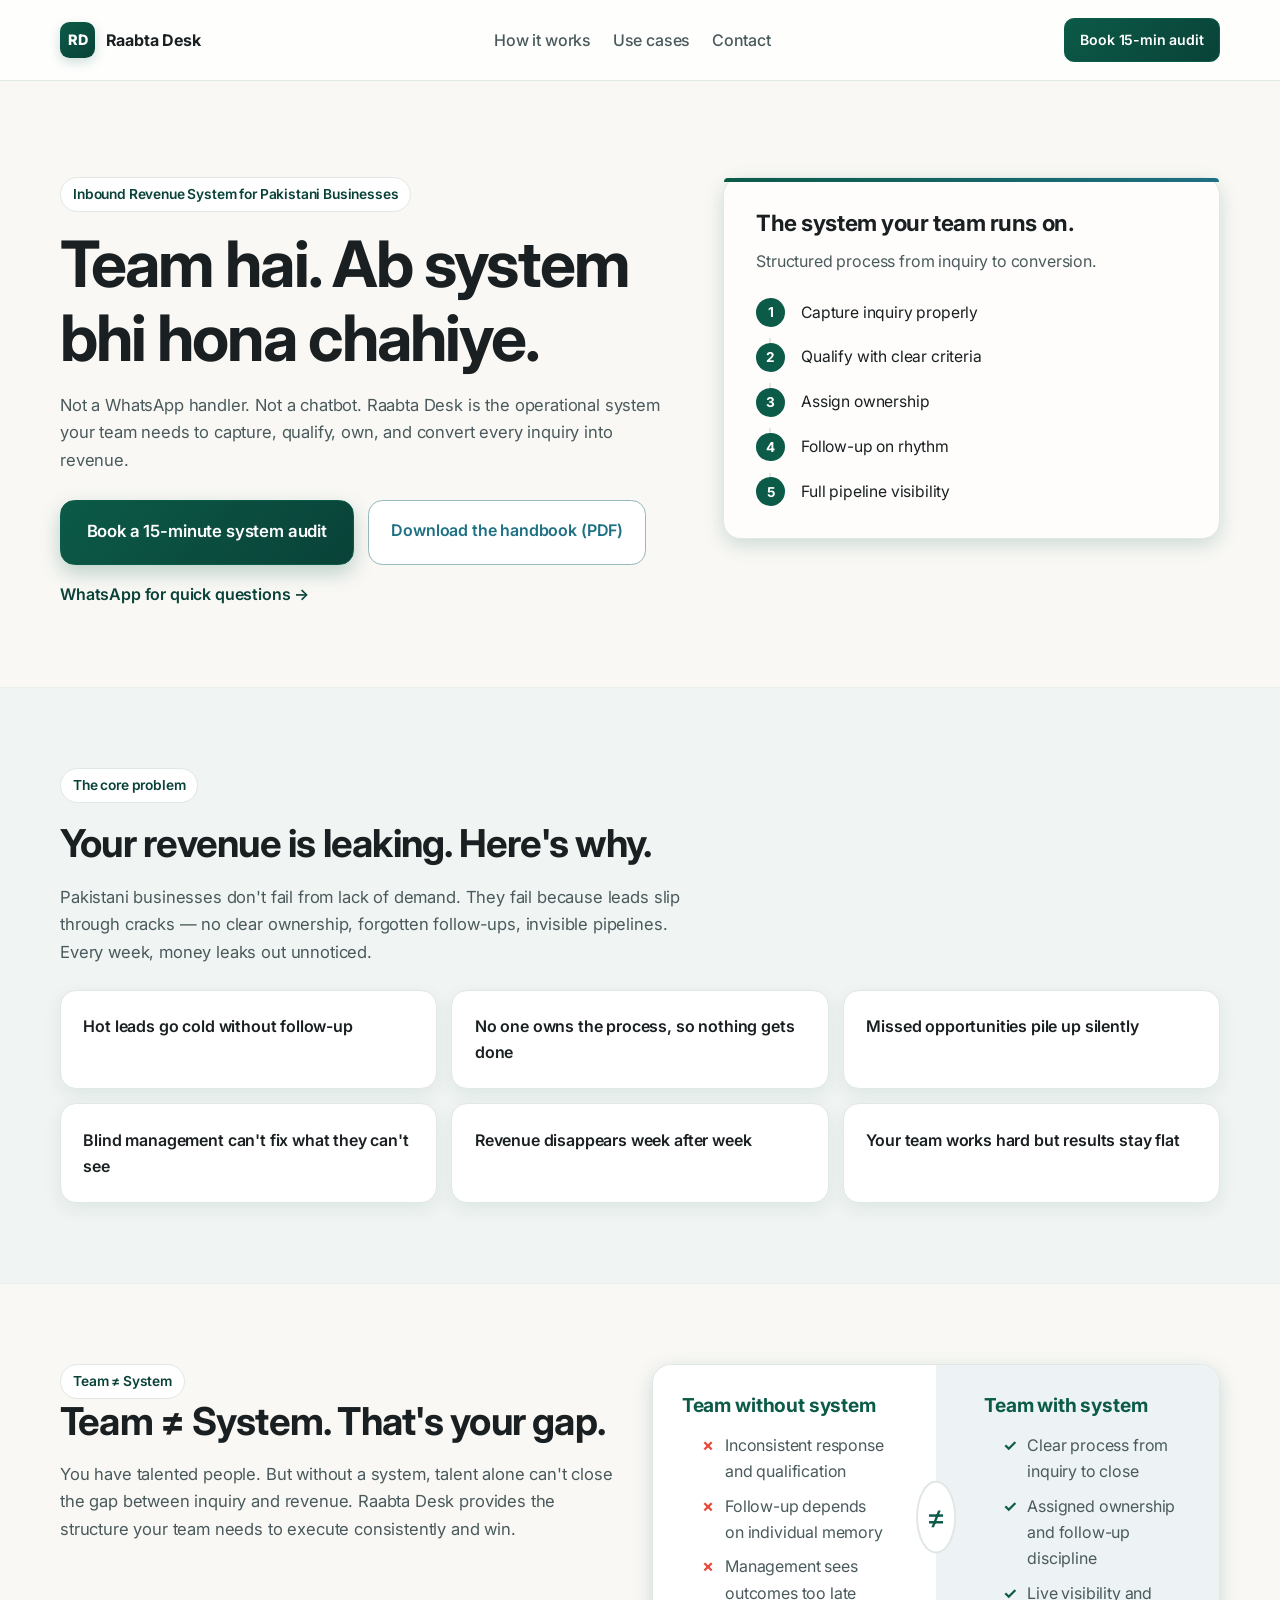
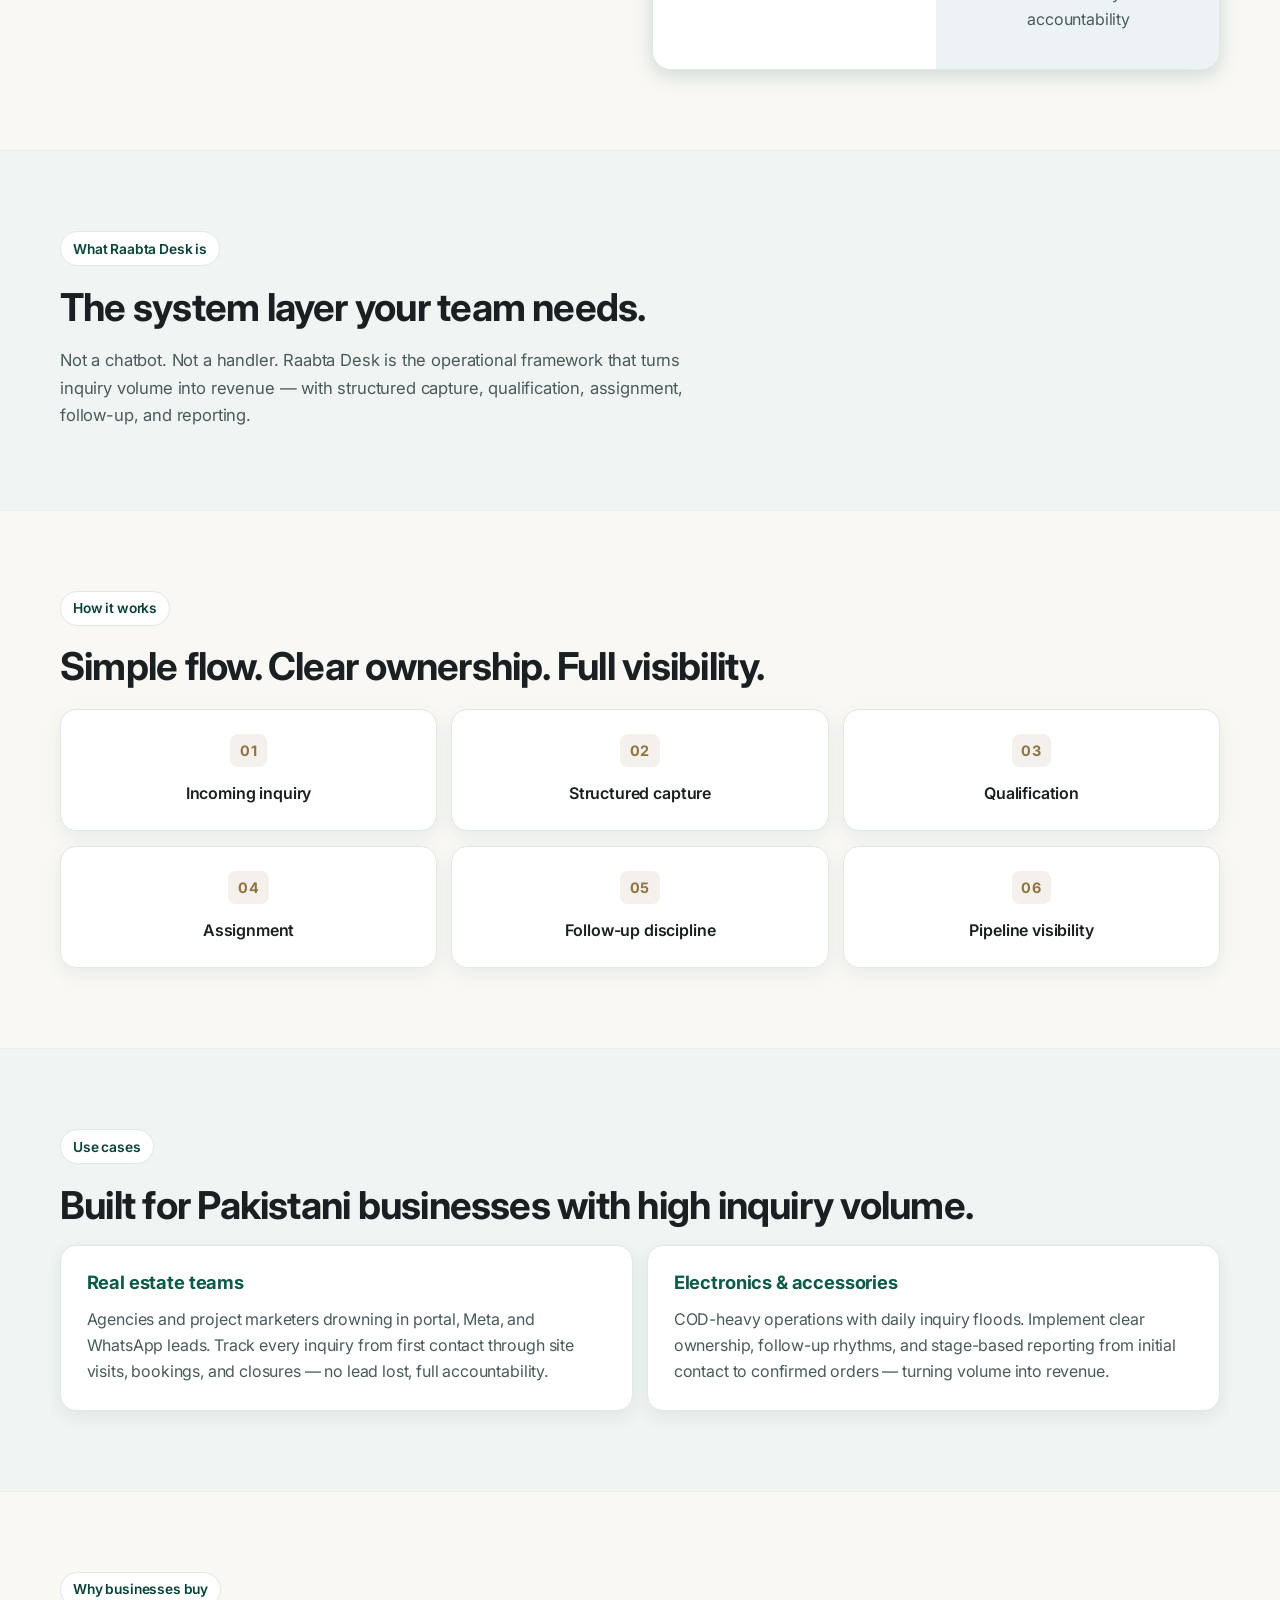
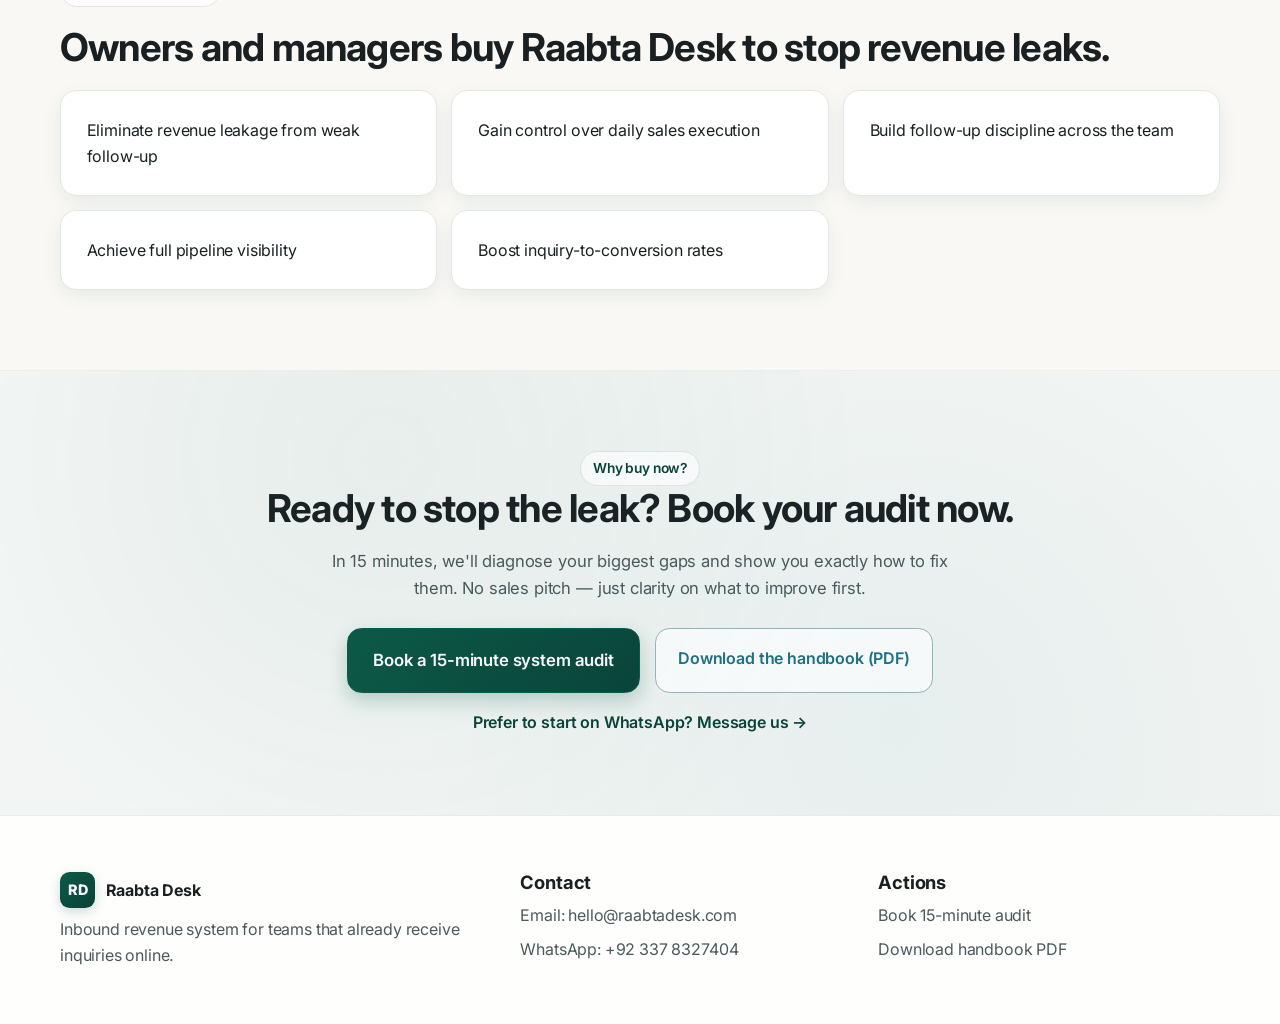
==== commit 9d7143b4: "Add mobile responsiveness: hamburger menu, improved spacing, typography scaling, and tap targets" ====
--- a/index.html
+++ b/index.html
@@ -29,6 +29,8 @@
           <span class="brand-mark">RD</span>
           <span>Raabta Desk</span>
         </a>
+        <input type="checkbox" id="nav-toggle" class="nav-toggle">
+        <label for="nav-toggle" class="nav-toggle-label" aria-label="Toggle navigation">☰</label>
         <nav class="site-nav" aria-label="Main navigation">
           <a href="#how-it-works">How it works</a>
           <a href="#use-cases">Use cases</a>
--- a/styles.css
+++ b/styles.css
@@ -89,6 +89,18 @@
   box-shadow: 0 4px 12px rgba(12, 90, 72, 0.2);
 }
 
+.nav-toggle {
+  display: none;
+}
+
+.nav-toggle-label {
+  display: none;
+  font-size: 1.5rem;
+  cursor: pointer;
+  color: var(--text);
+  padding: 0.5rem;
+}
+
 .site-nav {
   display: flex;
   gap: 1.35rem;
@@ -110,7 +122,7 @@
 }
 
 h1 {
-  font-size: clamp(2.2rem, 4.5vw, 4.25rem);
+  font-size: clamp(1.8rem, 5vw, 4rem);
   margin-top: 0.95rem;
   letter-spacing: -0.03em;
 }
@@ -533,18 +545,34 @@
     grid-template-columns: 1fr 1fr;
   }
 
+  .nav-toggle-label {
+    display: block;
+  }
+
   .site-nav {
+    position: absolute;
+    top: 100%;
+    left: 0;
+    right: 0;
+    background: var(--surface);
+    flex-direction: column;
+    padding: 1rem;
+    box-shadow: var(--shadow-medium);
     display: none;
+  }
+
+  .nav-toggle:checked ~ .site-nav {
+    display: flex;
   }
 }
 
 @media (max-width: 700px) {
   .section {
-    padding: 3.5rem 0;
+    padding: 2.5rem 0;
   }
 
   .hero {
-    padding-top: 4rem;
+    padding-top: 3rem;
   }
 
   .container {
@@ -554,5 +582,10 @@
   .cta-row .btn {
     width: 100%;
     text-align: center;
-  }
-}
+    min-height: 48px;
+  }
+
+  .flow-card {
+    padding: 1.5rem;
+  }
+}
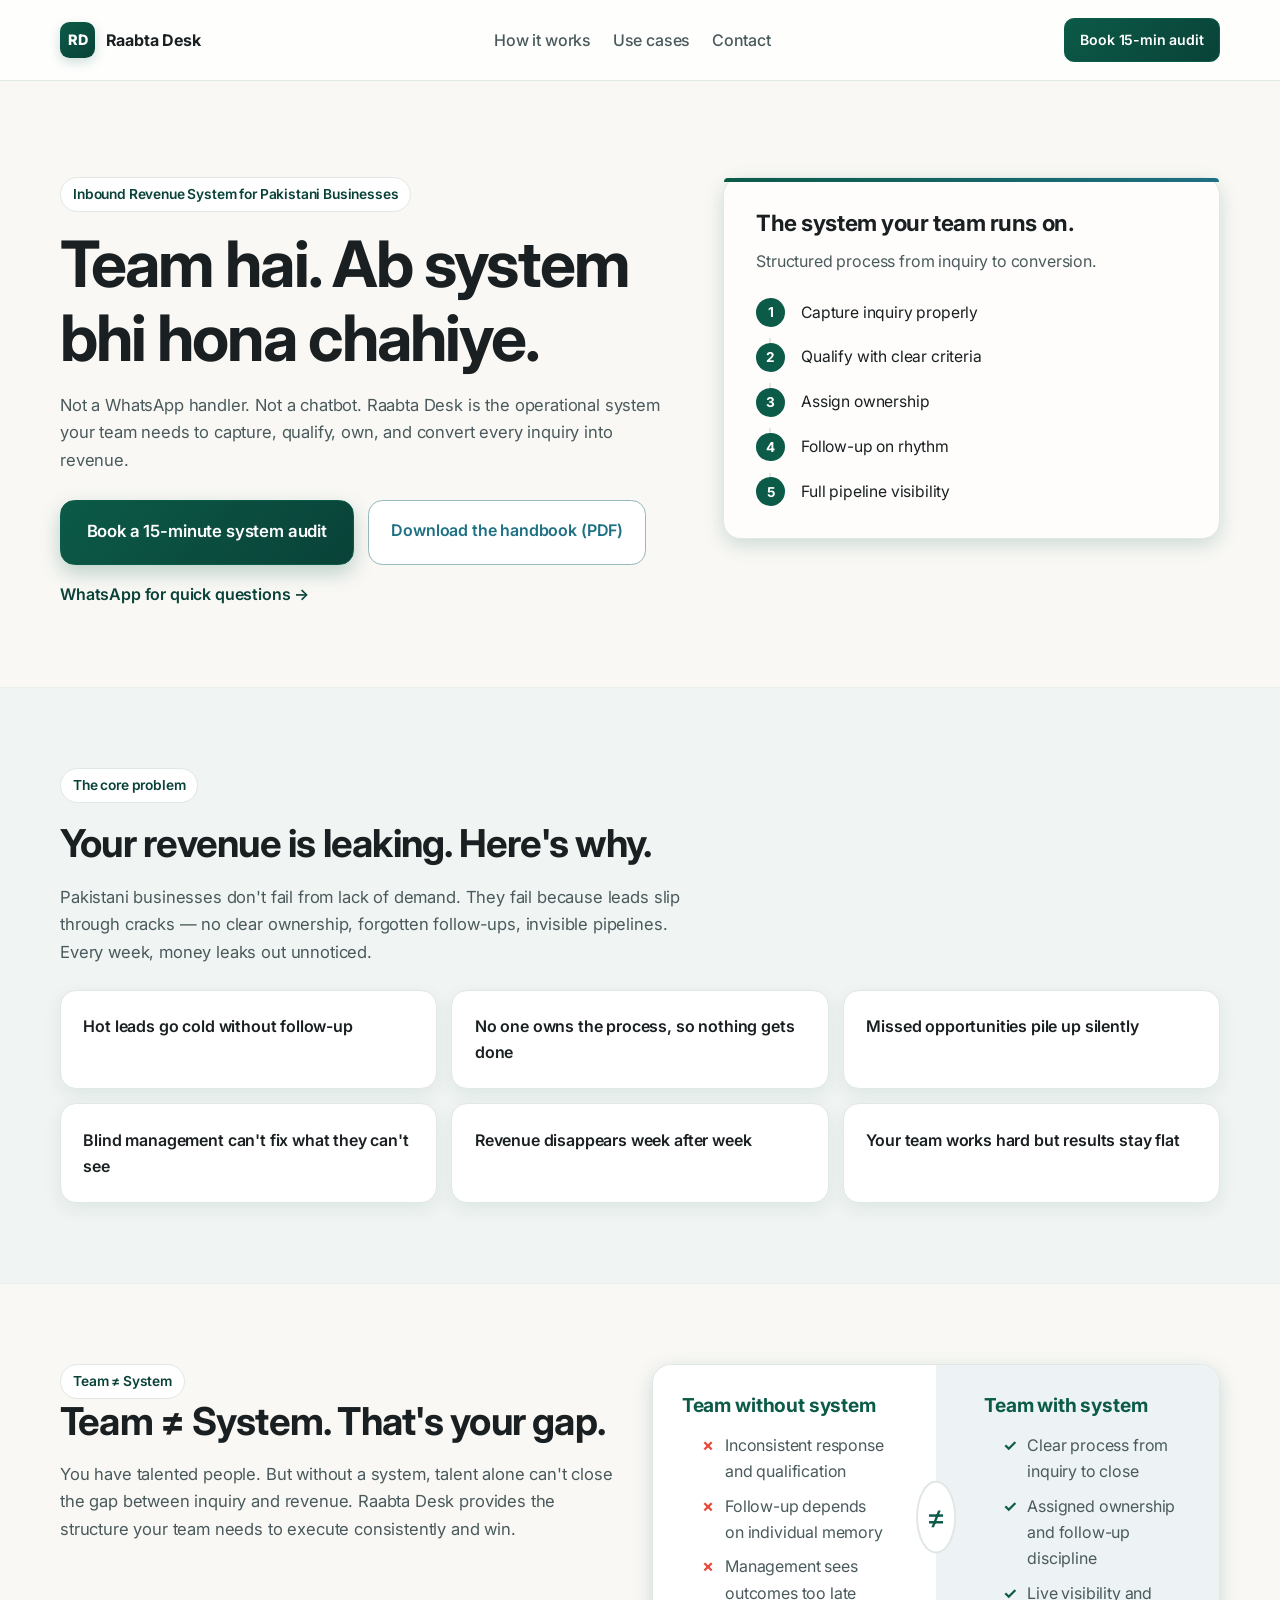
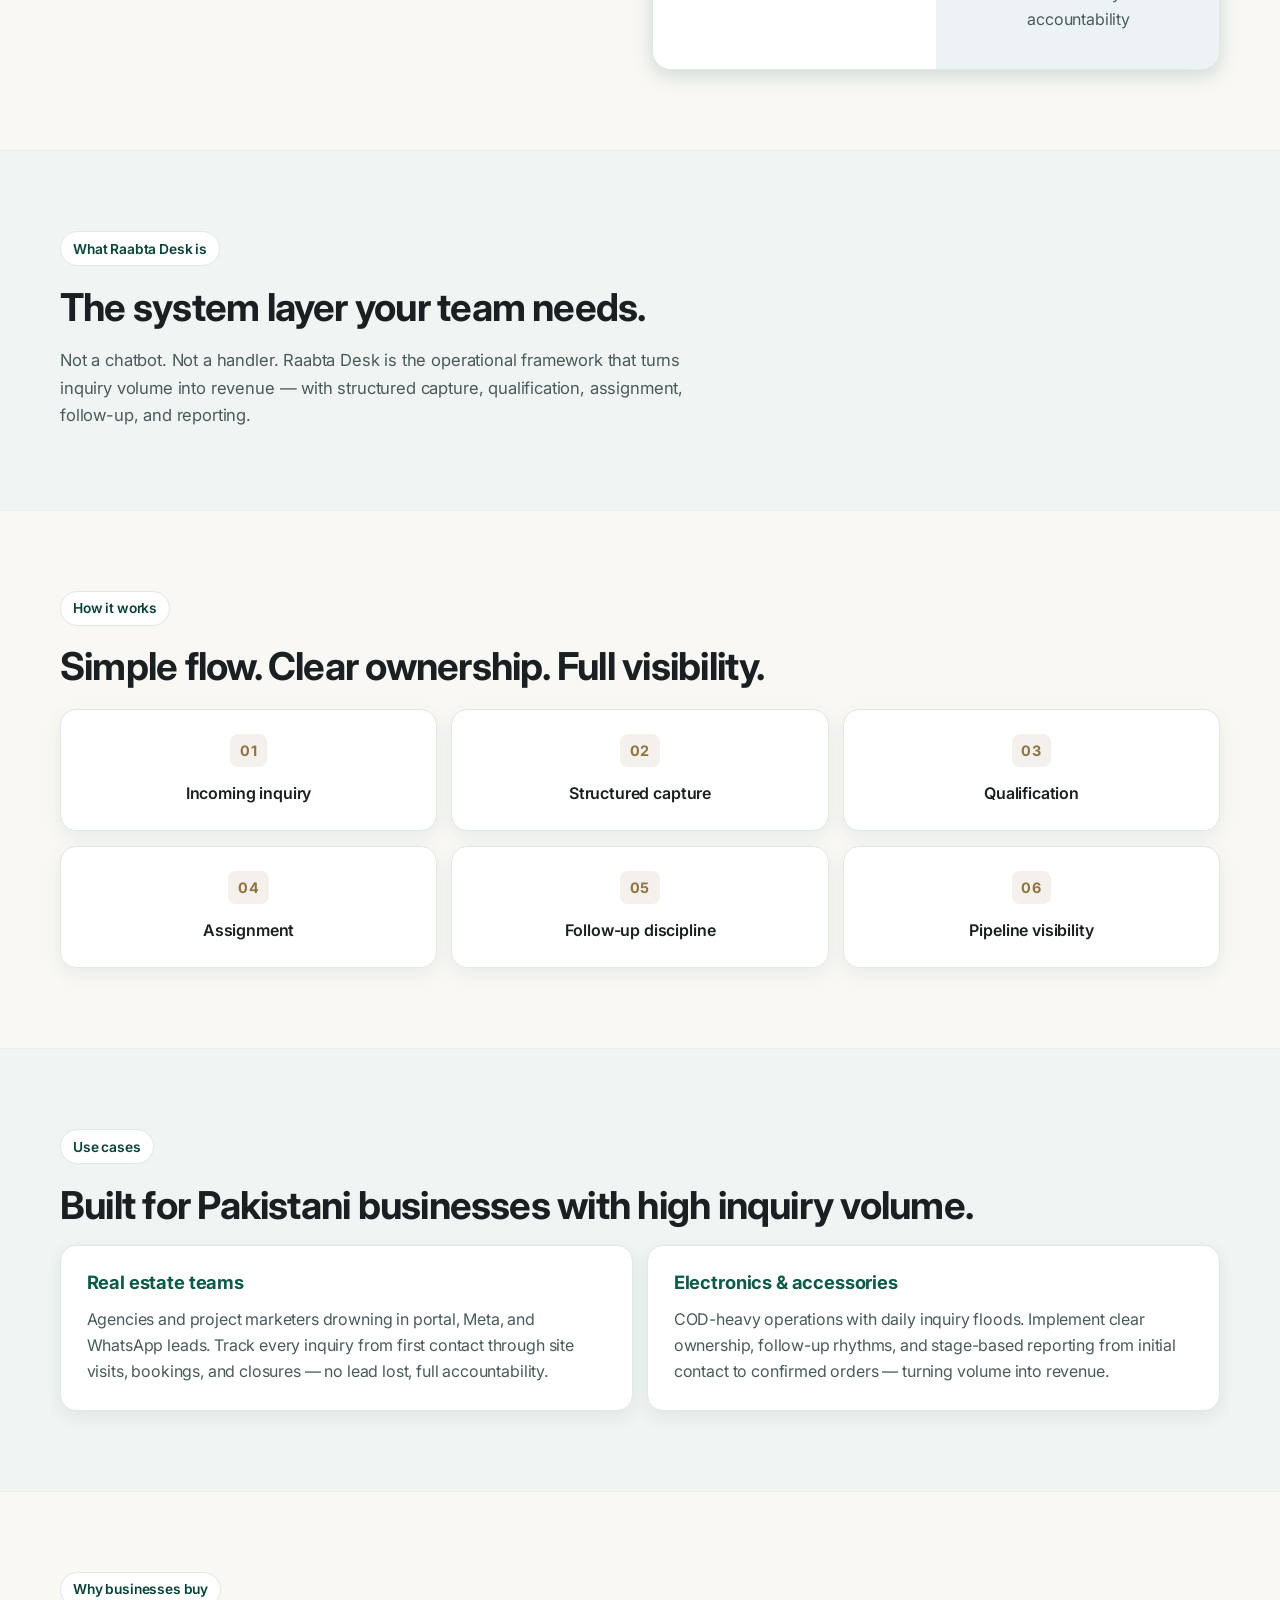
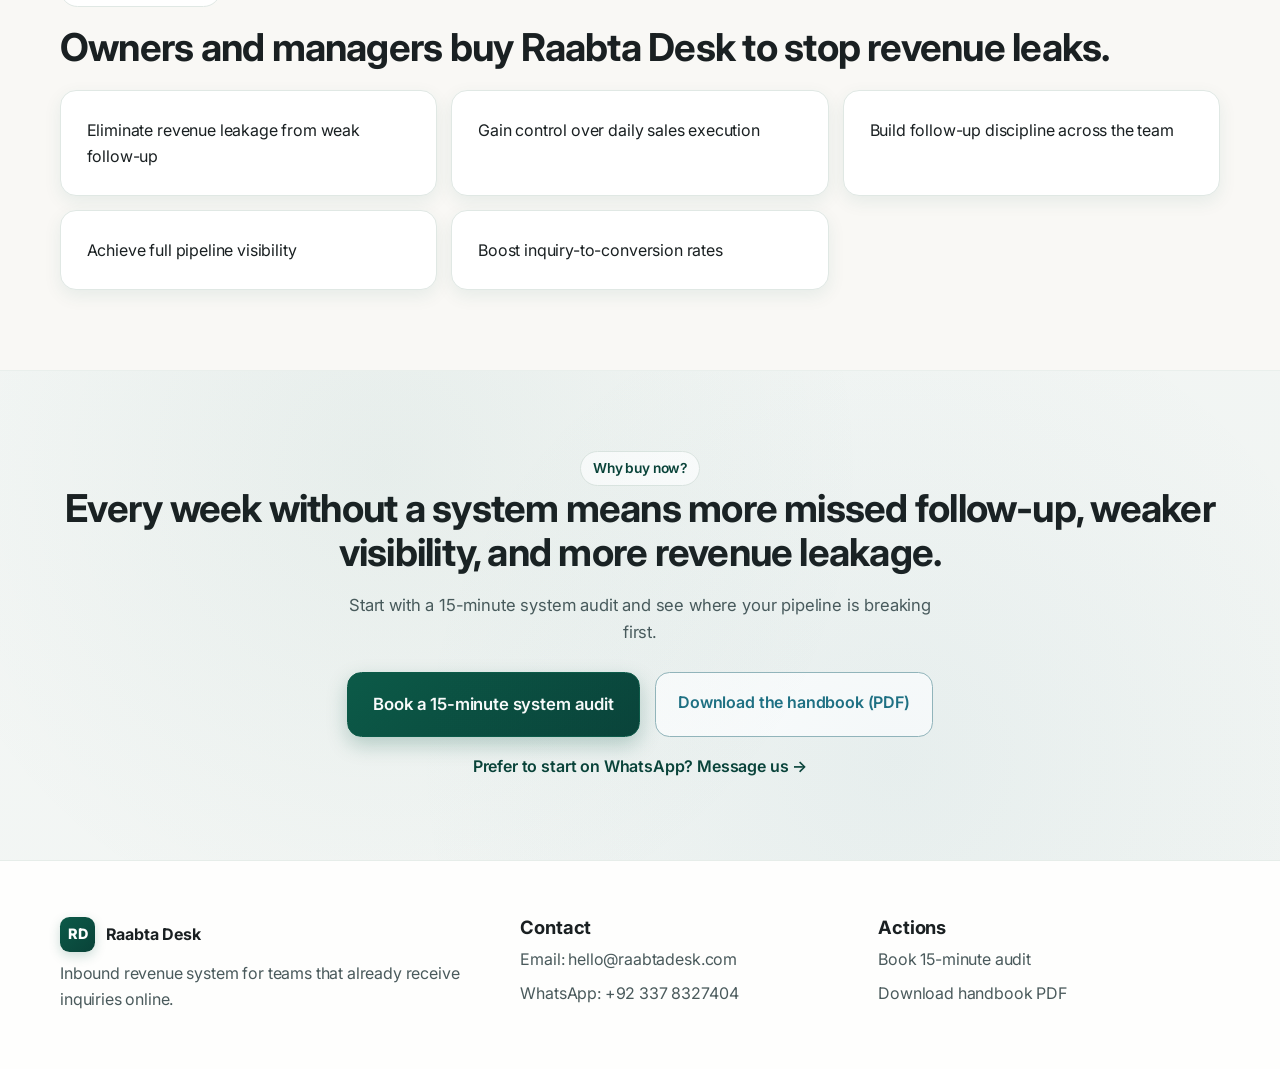
==== commit a4d15336: "Merge branch 'main' into codex/transform-cruip-template-for-raabta-desk-fdn8vm" ====
--- a/index.html
+++ b/index.html
@@ -36,7 +36,7 @@
           <a href="#use-cases">Use cases</a>
           <a href="#contact">Contact</a>
         </nav>
-        <a class="btn btn-small" href="#audit">Book 15-min audit</a>
+        <a class="btn btn-small" href="https://wa.me/923378327404?text=Salam%2C%20I%20came%20across%20Raabta%20Desk%20and%20want%20to%20book%20a%2015-minute%20system%20audit%20for%20my%20business." target="_blank" rel="noreferrer">Book 15-min audit</a>
       </div>
     </header>
 
@@ -182,9 +182,10 @@
       <section class="section cta-band" id="audit">
         <div class="container cta-center">
           <p class="eyebrow">Why buy now?</p>
-          <h2>Ready to stop the leak? Book your audit now.</h2>
+          <h2>Every week without a system means more missed follow-up, weaker visibility, and more revenue leakage.</h2>
           <p class="section-copy cta-copy">
-            In 15 minutes, we'll diagnose your biggest gaps and show you exactly how to fix them. No sales pitch — just clarity on what to improve first.
+            Start with a 15-minute system audit and see where your pipeline is
+            breaking first.
           </p>
           <div class="cta-row centered">
             <a class="btn" href="https://wa.me/923378327404?text=Salam%2C%20I%20came%20across%20Raabta%20Desk%20and%20want%20to%20book%20a%2015-minute%20system%20audit%20for%20my%20business." target="_blank" rel="noreferrer">Book a 15-minute system audit</a>
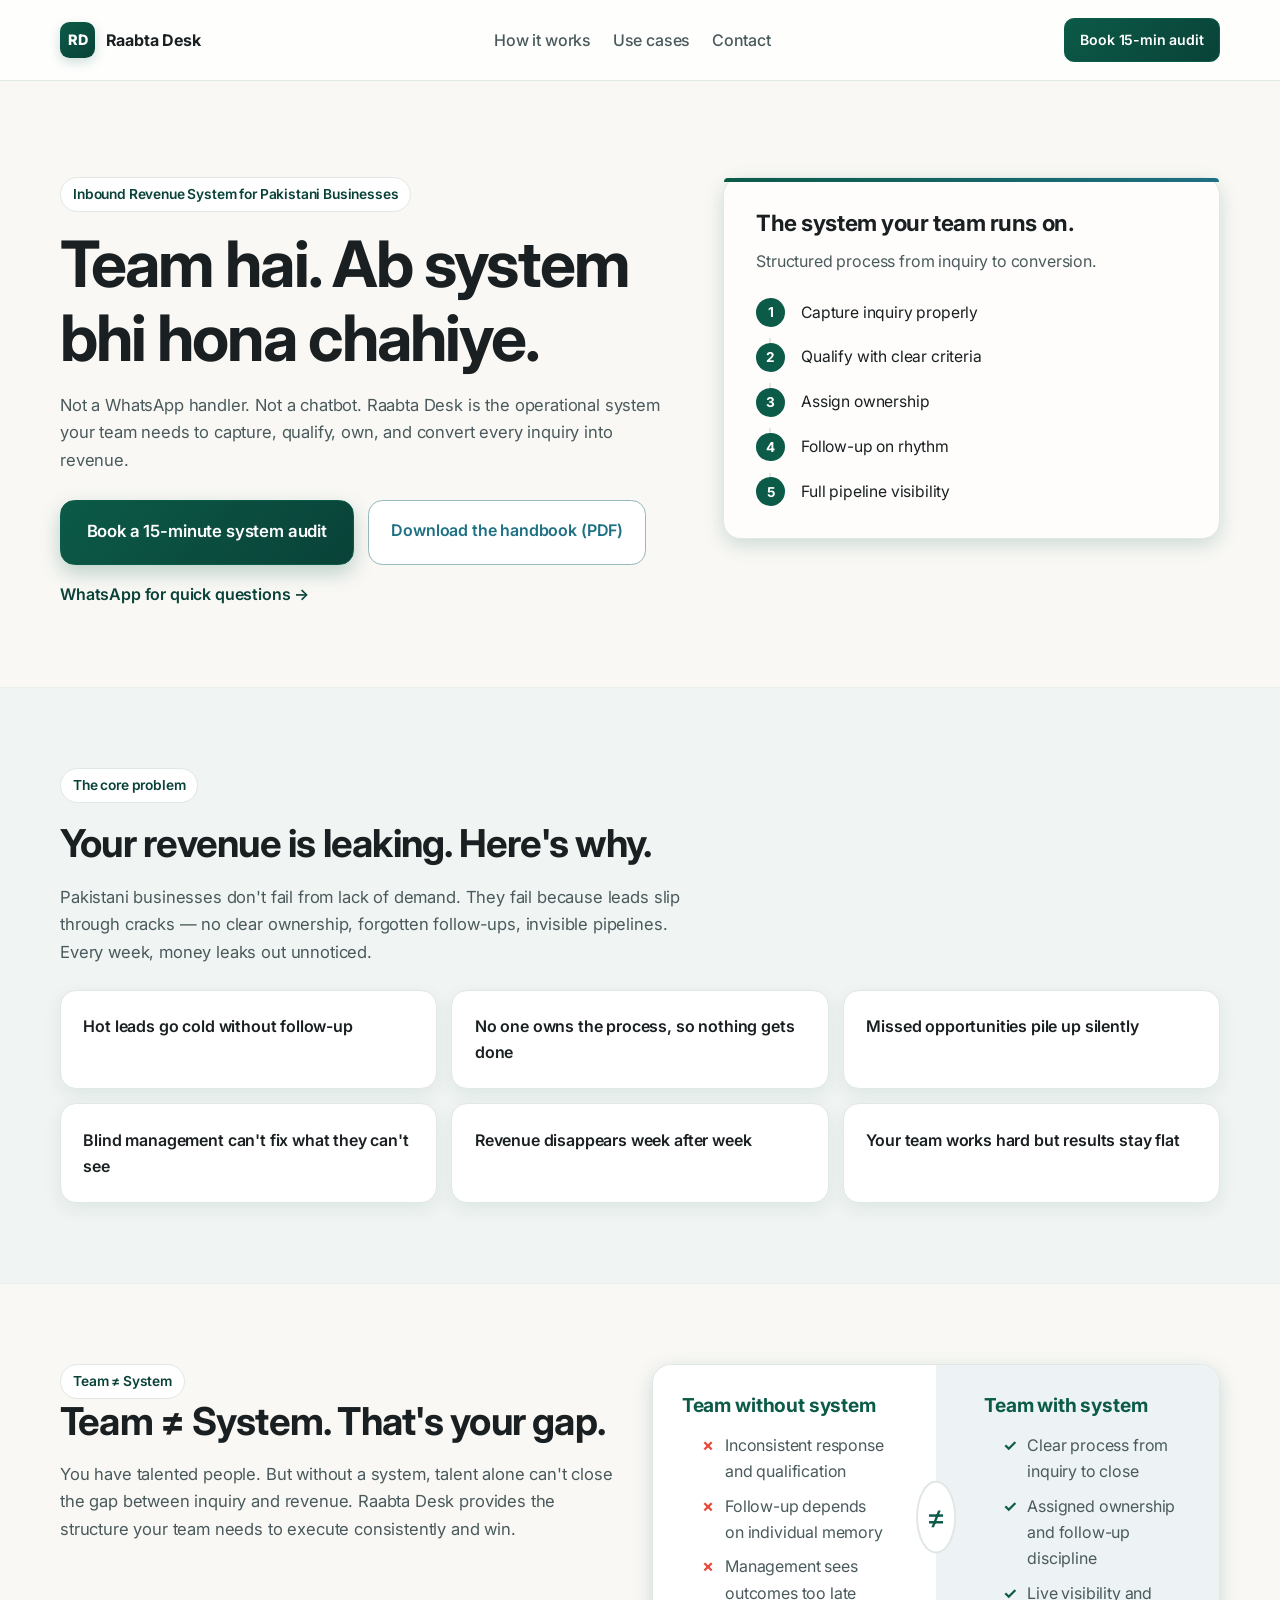
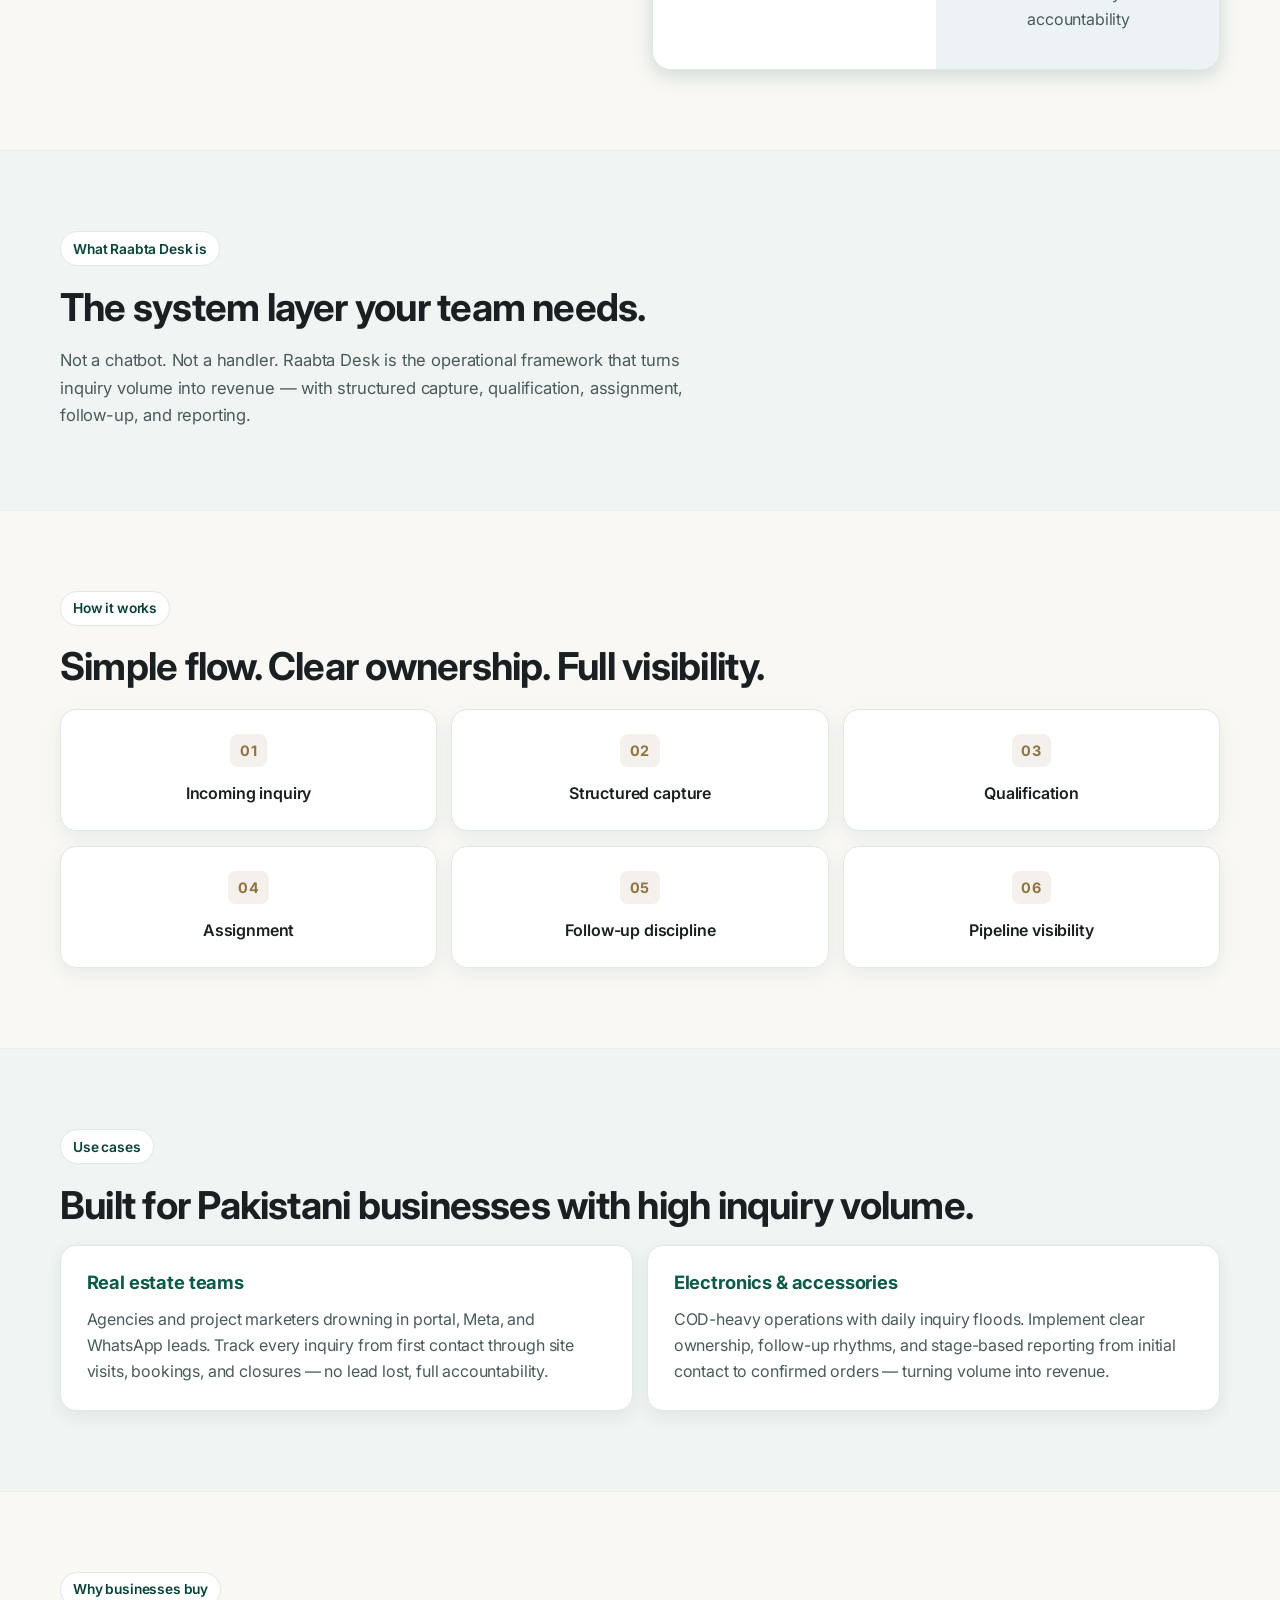
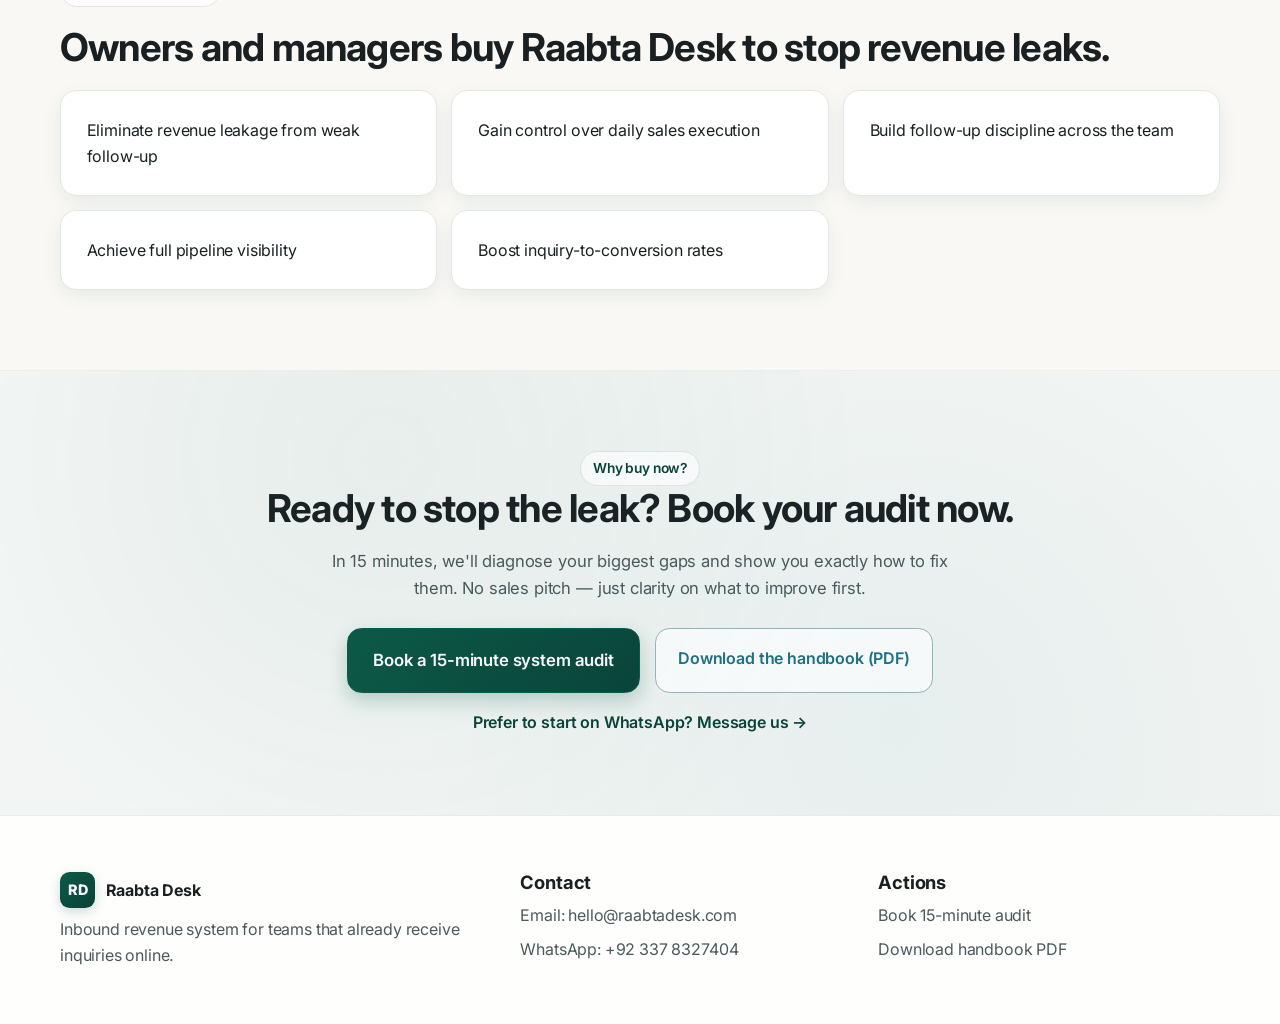
==== commit 83d0a16f: "Fix header CTA to link directly to WhatsApp instead of anchor" ====
--- a/index.html
+++ b/index.html
@@ -182,10 +182,9 @@
       <section class="section cta-band" id="audit">
         <div class="container cta-center">
           <p class="eyebrow">Why buy now?</p>
-          <h2>Every week without a system means more missed follow-up, weaker visibility, and more revenue leakage.</h2>
+          <h2>Ready to stop the leak? Book your audit now.</h2>
           <p class="section-copy cta-copy">
-            Start with a 15-minute system audit and see where your pipeline is
-            breaking first.
+            In 15 minutes, we'll diagnose your biggest gaps and show you exactly how to fix them. No sales pitch — just clarity on what to improve first.
           </p>
           <div class="cta-row centered">
             <a class="btn" href="https://wa.me/923378327404?text=Salam%2C%20I%20came%20across%20Raabta%20Desk%20and%20want%20to%20book%20a%2015-minute%20system%20audit%20for%20my%20business." target="_blank" rel="noreferrer">Book a 15-minute system audit</a>
